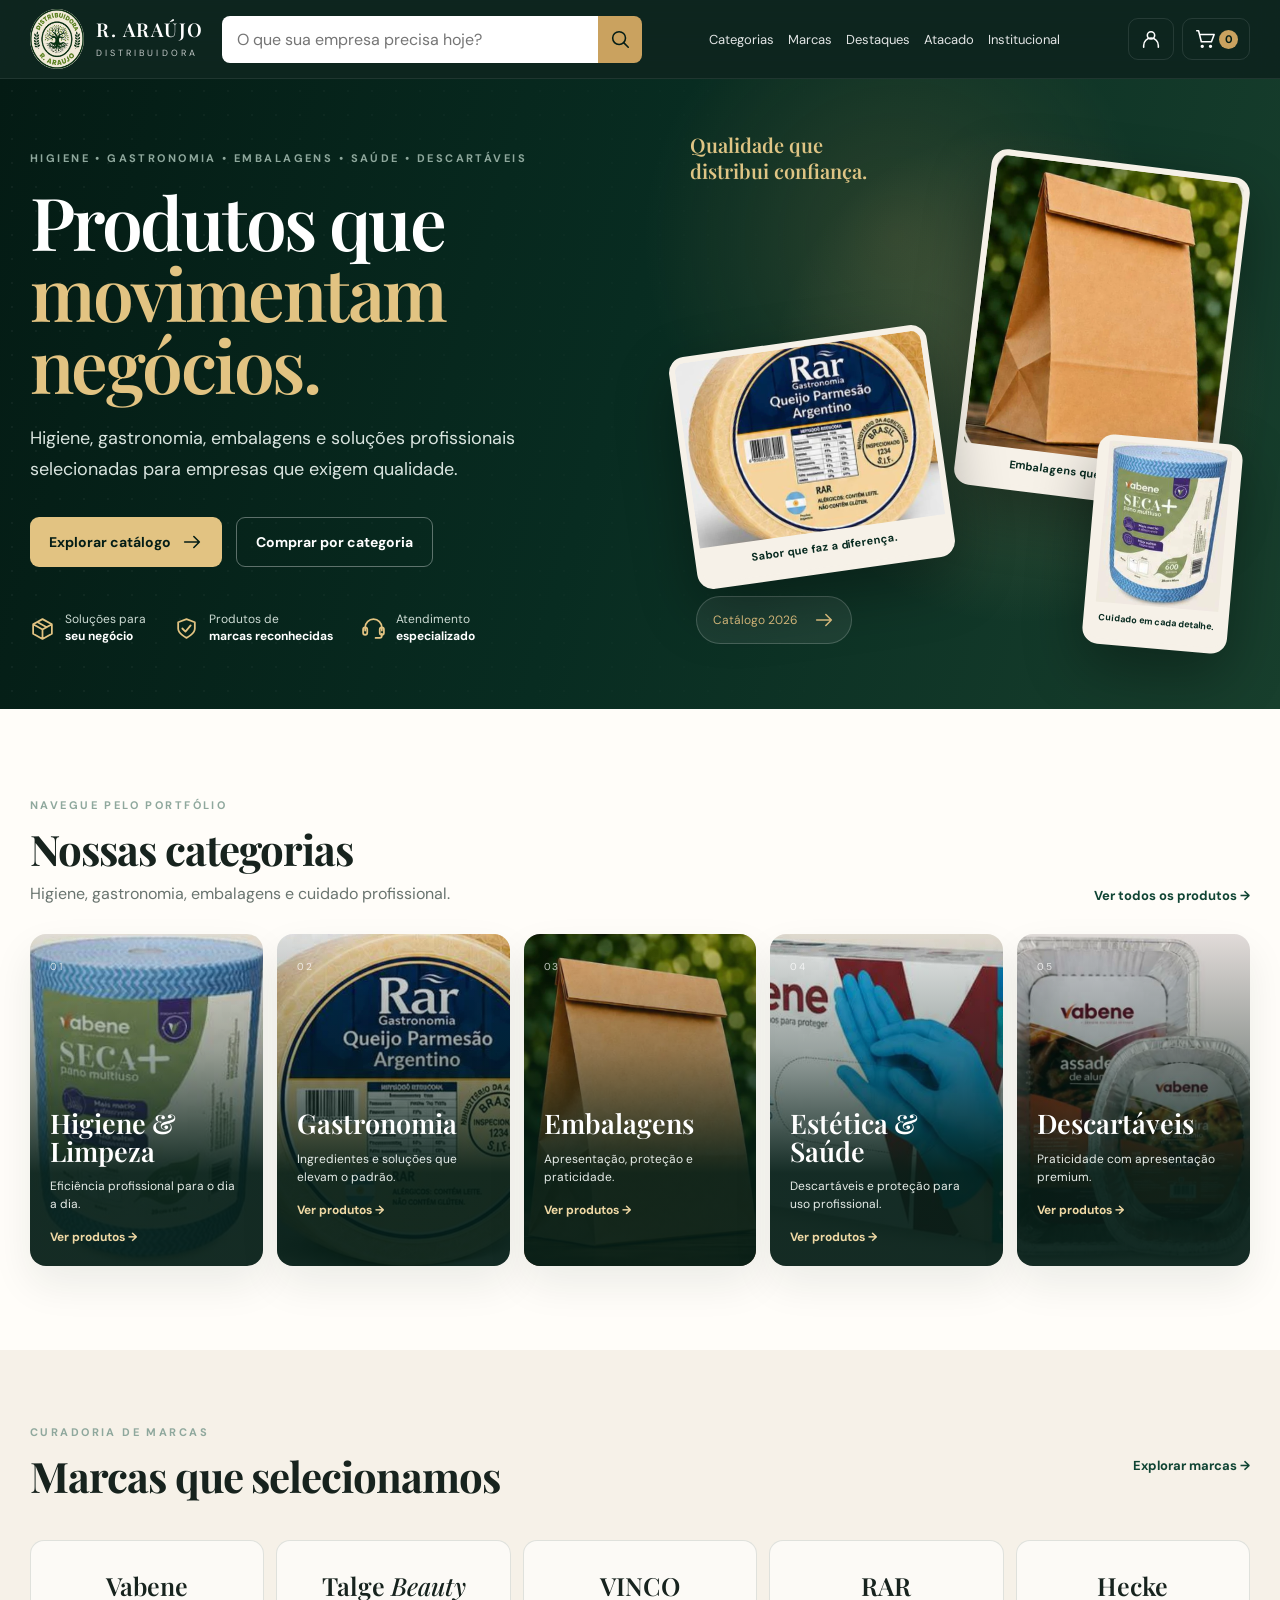
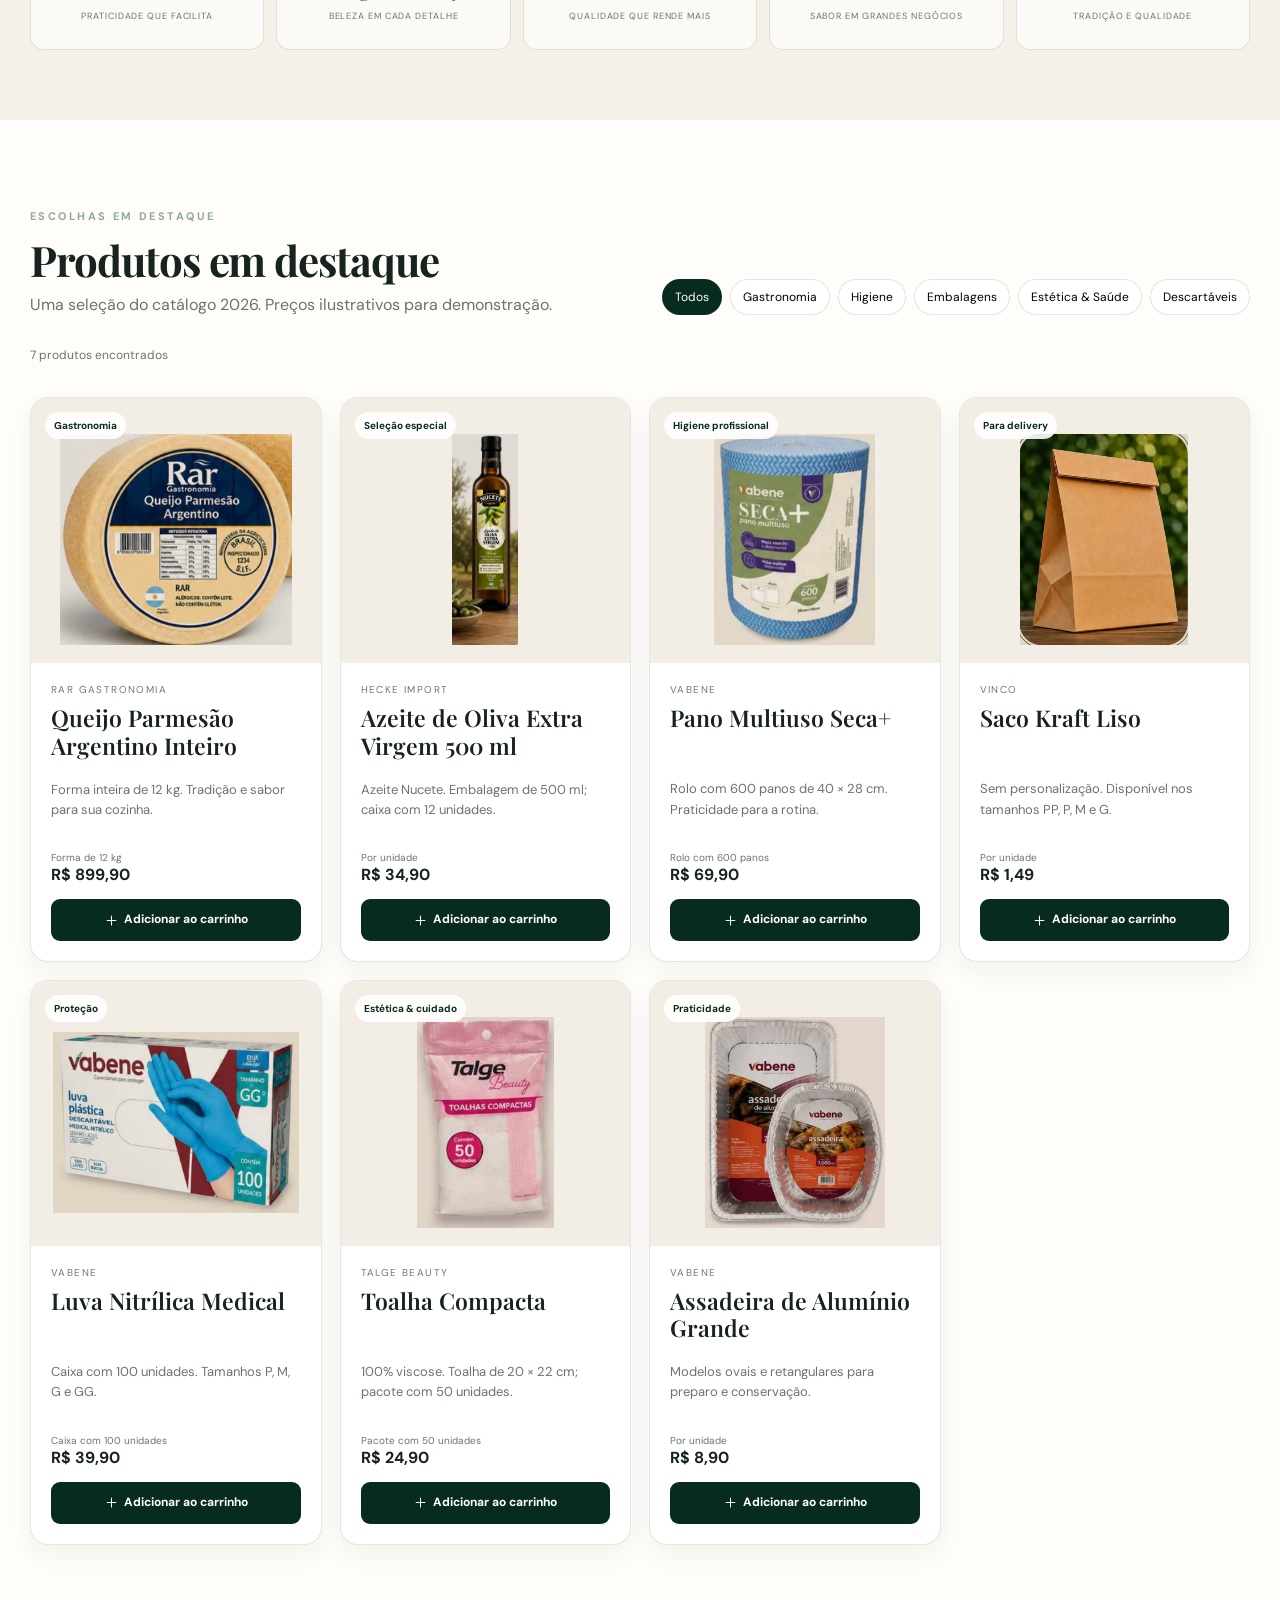
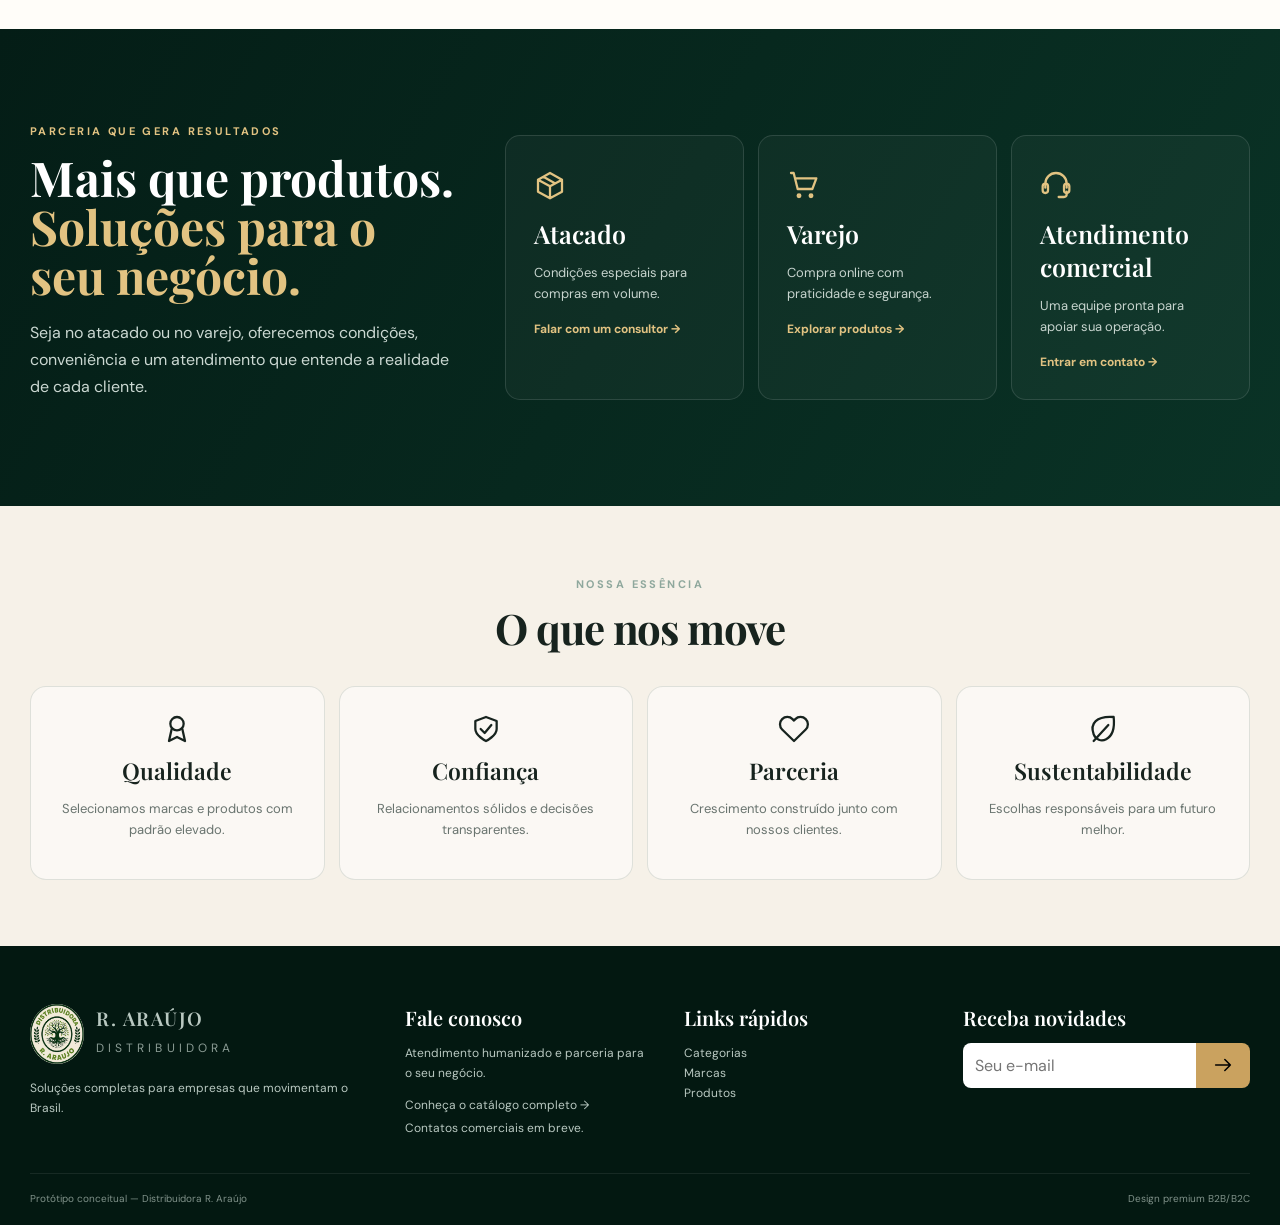
==== index.html @ 8d21a2de "Add R. Araujo ecommerce prototype with catalog and simulated checkout" ====
<!DOCTYPE html>
<html lang="pt-BR">
<head>
  <meta charset="UTF-8" />
  <meta name="viewport" content="width=device-width, initial-scale=1.0" />
  <title>R. Araújo Distribuidora — Protótipo</title>
  <meta name="description" content="R. Araújo Distribuidora: higiene, gastronomia, embalagens e descartáveis. Conheça nossa seleção para varejo e atacado." />
  <link rel="icon" type="image/webp" href="assets/logo-ra-araujo.webp">
  <link rel="preconnect" href="https://fonts.googleapis.com">
  <link rel="preconnect" href="https://fonts.gstatic.com" crossorigin>
  <link href="https://fonts.googleapis.com/css2?family=DM+Sans:wght@400;500;600;700&family=Playfair+Display:wght@500;600;700&display=swap" rel="stylesheet">
  <link rel="stylesheet" href="styles.css" />
</head>
<body>
  <div class="page-shell">
    <header class="site-header" id="top">
      <div class="container nav-wrap">
        <a href="#top" class="brand" aria-label="R. Araújo Distribuidora">
          <img class="brand-logo" src="assets/logo-ra-araujo.webp" width="56" height="62" alt="" />
          <span>
            <strong>R. ARAÚJO</strong>
            <small>DISTRIBUIDORA</small>
          </span>
        </a>

        <div class="search-wrap">
          <input id="searchInput" type="search" placeholder="O que sua empresa precisa hoje?" aria-label="Buscar produtos" />
          <button id="searchBtn" aria-label="Buscar"><svg class="icon" viewBox="0 0 24 24" fill="none" stroke="currentColor" stroke-width="1.7" stroke-linecap="round" stroke-linejoin="round" aria-hidden="true"><circle cx="11" cy="11" r="7"/><path d="m16 16 5 5"/></svg></button>
        </div>

        <nav class="main-nav" id="mainNav">
          <a href="#categories">Categorias</a>
          <a href="#brands">Marcas</a>
          <a href="#featured">Destaques</a>
          <a href="#business">Atacado</a>
          <a href="#about">Institucional</a>
        </nav>

        <div class="nav-actions">
          <button class="ghost-icon" aria-label="Conta"><svg class="icon" viewBox="0 0 24 24" fill="none" stroke="currentColor" stroke-width="1.7" stroke-linecap="round" stroke-linejoin="round" aria-hidden="true"><circle cx="12" cy="8" r="4"/><path d="M4 21v-2a8 8 0 0 1 16 0v2"/></svg></button>
          <button class="ghost-icon cart-button" aria-label="Abrir carrinho">
            <svg class="icon" viewBox="0 0 24 24" fill="none" stroke="currentColor" stroke-width="1.7" stroke-linecap="round" stroke-linejoin="round" aria-hidden="true"><path d="M3 3h2l3 12h11l3-8H6"/><circle cx="9" cy="20" r="1"/><circle cx="18" cy="20" r="1"/></svg> <span id="cartCount">0</span>
          </button>
          <button class="menu-btn" id="menuBtn" aria-label="Abrir menu" aria-controls="mainNav" aria-expanded="false"><svg class="icon" viewBox="0 0 24 24" fill="none" stroke="currentColor" stroke-width="1.7" stroke-linecap="round" stroke-linejoin="round" aria-hidden="true"><path d="M4 6h16M4 12h16M4 18h16"/></svg></button>
        </div>
      </div>
    </header>

    <main>
      <section class="hero">
        <div class="hero-overlay"></div>
        <div class="container hero-grid">
          <div class="hero-copy">
            <div class="eyebrow">HIGIENE • GASTRONOMIA • EMBALAGENS • SAÚDE • DESCARTÁVEIS</div>
            <h1>Produtos que<br><span>movimentam negócios.</span></h1>
            <p>Higiene, gastronomia, embalagens e soluções profissionais selecionadas para empresas que exigem qualidade.</p>

            <div class="hero-actions">
              <a href="#featured" class="btn btn-gold">Explorar catálogo <svg class="icon" viewBox="0 0 24 24" fill="none" stroke="currentColor" stroke-width="1.7" stroke-linecap="round" stroke-linejoin="round" aria-hidden="true"><path d="M4 12h16m-6-6 6 6-6 6"/></svg></a>
              <a href="#categories" class="btn btn-outline">Comprar por categoria</a>
            </div>

            <div class="hero-benefits">
              <div><svg class="icon" viewBox="0 0 24 24" fill="none" stroke="currentColor" stroke-width="1.7" stroke-linecap="round" stroke-linejoin="round" aria-hidden="true"><path d="m12 3 9 5v9l-9 5-9-5V8l9-5Zm-9 5 9 5 9-5M12 13v9M7 5.8l9 5"/></svg><p>Soluções para<br><strong>seu negócio</strong></p></div>
              <div><svg class="icon" viewBox="0 0 24 24" fill="none" stroke="currentColor" stroke-width="1.7" stroke-linecap="round" stroke-linejoin="round" aria-hidden="true"><path d="m12 3 8 3v6c0 5-8 9-8 9s-8-4-8-9V6l8-3Z"/><path d="m8 12 3 3 5-6"/></svg><p>Produtos de<br><strong>marcas reconhecidas</strong></p></div>
              <div><svg class="icon" viewBox="0 0 24 24" fill="none" stroke="currentColor" stroke-width="1.7" stroke-linecap="round" stroke-linejoin="round" aria-hidden="true"><path d="M4 14v-3a8 8 0 0 1 16 0v3M20 17v2a2 2 0 0 1-2 2h-4"/><rect x="2" y="11" width="4" height="7" rx="2"/><rect x="18" y="11" width="4" height="7" rx="2"/></svg><p>Atendimento<br><strong>especializado</strong></p></div>
            </div>
          </div>

          <div class="hero-scene" aria-label="Seleção de produtos do catálogo R. Araújo">
            <div class="halo"></div>
            <div class="hero-photo hero-photo-main"><img src="assets/products/saco-kraft.webp" width="620" height="777" alt="Saco kraft liso Vinco para delivery" fetchpriority="high"><span>Embalagens que valorizam.</span></div>
            <div class="hero-photo hero-photo-food"><img src="assets/products/queijo-parmesao.webp" width="575" height="524" alt="Queijo parmesão RAR Gastronomia"><span>Sabor que faz a diferença.</span></div>
            <div class="hero-photo hero-photo-care"><img src="assets/products/pano-multiuso.webp" width="480" height="630" alt="Pano multiuso Seca+ Vabene"><span>Cuidado em cada detalhe.</span></div>
            <div class="hero-note">Qualidade que<br>distribui confiança.</div>
            <a class="catalog-pill" href="CATALOGO_FRB_DISTRIBUIDORA_VERSAO_2026.pdf" target="_blank" rel="noopener">Catálogo 2026 <svg class="icon" viewBox="0 0 24 24" fill="none" stroke="currentColor" stroke-width="1.7" stroke-linecap="round" stroke-linejoin="round" aria-hidden="true"><path d="M4 12h16m-6-6 6 6-6 6"/></svg></a>
          </div>
        </div>
      </section>

      <section class="section light" id="categories">
        <div class="container">
          <div class="section-heading">
            <div>
              <span class="kicker">NAVEGUE PELO PORTFÓLIO</span>
              <h2>Nossas categorias</h2>
              <p>Higiene, gastronomia, embalagens e cuidado profissional.</p>
            </div>
            <a href="#featured" class="link-arrow" data-reset-filters>Ver todos os produtos →</a>
          </div>

          <div class="category-grid">
            <a href="#featured" class="category-card category-cleaning" data-category-filter="higiene">
              <img class="category-photo" src="assets/products/pano-multiuso.webp" alt="Pano multiuso Vabene" loading="lazy">
              <div class="shade"></div>
              <span class="cat-index">01</span>
              <h3>Higiene &<br>Limpeza</h3>
              <p>Eficiência profissional para o dia a dia.</p>
              <span class="card-link">Ver produtos →</span>
            </a>
            <a href="#featured" class="category-card category-food" data-category-filter="gastro">
              <img class="category-photo" src="assets/products/queijo-parmesao.webp" alt="Queijo parmesão RAR" loading="lazy">
              <div class="shade"></div>
              <span class="cat-index">02</span>
              <h3>Gastronomia</h3>
              <p>Ingredientes e soluções que elevam o padrão.</p>
              <span class="card-link">Ver produtos →</span>
            </a>
            <a href="#featured" class="category-card category-packaging" data-category-filter="embalagem">
              <img class="category-photo" src="assets/products/saco-kraft.webp" alt="Embalagem kraft Vinco" loading="lazy">
              <div class="shade"></div>
              <span class="cat-index">03</span>
              <h3>Embalagens</h3>
              <p>Apresentação, proteção e praticidade.</p>
              <span class="card-link">Ver produtos →</span>
            </a>
            <a href="#featured" class="category-card category-health" data-category-filter="saude">
              <img class="category-photo" src="assets/products/luva-nitrilica.webp" alt="Luvas nitrílicas Vabene" loading="lazy">
              <div class="shade"></div>
              <span class="cat-index">04</span>
              <h3>Estética & Saúde</h3>
              <p>Descartáveis e proteção para uso profissional.</p>
              <span class="card-link">Ver produtos →</span>
            </a>
            <a href="#featured" class="category-card category-disposables" data-category-filter="descartavel">
              <img class="category-photo" src="assets/products/assadeira-aluminio.webp" alt="Assadeiras de alumínio Vabene" loading="lazy">
              <div class="shade"></div>
              <span class="cat-index">05</span>
              <h3>Descartáveis</h3>
              <p>Praticidade com apresentação premium.</p>
              <span class="card-link">Ver produtos →</span>
            </a>
          </div>
        </div>
      </section>

      <section class="brand-strip" id="brands">
        <div class="container">
          <div class="section-heading compact">
            <div>
              <span class="kicker">CURADORIA DE MARCAS</span>
              <h2>Marcas que selecionamos</h2>
            </div>
            <a href="#featured" class="link-arrow" data-reset-filters>Explorar marcas →</a>
          </div>

          <div class="brands-grid">
            <button class="brand-card" data-brand="Vabene"><strong>Vabene</strong><small>Praticidade que facilita</small></button>
            <button class="brand-card" data-brand="Talge Beauty"><strong>Talge <em>Beauty</em></strong><small>Beleza em cada detalhe</small></button>
            <button class="brand-card" data-brand="Vinco"><strong>VINCO</strong><small>Qualidade que rende mais</small></button>
            <button class="brand-card" data-brand="RAR Gastronomia"><strong>RAR</strong><small>Sabor em grandes negócios</small></button>
            <button class="brand-card" data-brand="Hecke Import"><strong>Hecke</strong><small>Tradição e qualidade</small></button>
          </div>
        </div>
      </section>

      <section class="section light" id="featured">
        <div class="container">
          <div class="section-heading">
            <div>
              <span class="kicker">ESCOLHAS EM DESTAQUE</span>
              <h2>Produtos em destaque</h2>
              <p>Uma seleção do catálogo 2026. Preços ilustrativos para demonstração.</p>
            </div>
            <div class="filters" role="group" aria-label="Filtrar por categoria">
              <button class="filter-btn active" data-filter="all">Todos</button>
              <button class="filter-btn" data-filter="gastro">Gastronomia</button>
              <button class="filter-btn" data-filter="higiene">Higiene</button>
              <button class="filter-btn" data-filter="embalagem">Embalagens</button>
              <button class="filter-btn" data-filter="saude">Estética & Saúde</button>
              <button class="filter-btn" data-filter="descartavel">Descartáveis</button>
            </div>
          </div>

          <div class="catalog-status"><p id="resultsCount" role="status" aria-live="polite">7 produtos no catálogo</p><button id="clearFilters" type="button" hidden>Limpar filtros</button></div>
          <div class="product-grid" id="productGrid">
            <article class="product-card" data-category="gastro" data-brand="RAR Gastronomia" data-name="Queijo Parmesão Argentino Inteiro">
              <div class="product-visual"><span class="badge">Gastronomia</span><img src="assets/products/queijo-parmesao.webp" alt="Queijo Parmesão Argentino Inteiro — RAR Gastronomia" loading="lazy" width="400" height="400"></div>
              <div class="product-info"><span class="product-brand">RAR Gastronomia</span><h3>Queijo Parmesão Argentino Inteiro</h3><p>Forma inteira de 12 kg. Tradição e sabor para sua cozinha.</p>
                <div class="product-bottom"><div><small>Forma de 12 kg</small><strong>R$ 899,90</strong></div><button class="add-btn" aria-label="Adicionar Queijo Parmesão Argentino Inteiro ao carrinho"><svg class="icon" viewBox="0 0 24 24" fill="none" stroke="currentColor" stroke-width="1.7" stroke-linecap="round" stroke-linejoin="round" aria-hidden="true"><path d="M12 5v14M5 12h14"/></svg> <span class="add-label">Adicionar ao carrinho</span></button></div>
              </div>
            </article>
            <article class="product-card" data-category="gastro" data-brand="Hecke Import" data-name="Azeite de Oliva Extra Virgem 500 ml">
              <div class="product-visual"><span class="badge">Seleção especial</span><img src="assets/products/azeite-hecke.webp" alt="Azeite de Oliva Extra Virgem 500 ml — Hecke Import" loading="lazy" width="400" height="400"></div>
              <div class="product-info"><span class="product-brand">Hecke Import</span><h3>Azeite de Oliva Extra Virgem 500 ml</h3><p>Azeite Nucete. Embalagem de 500 ml; caixa com 12 unidades.</p>
                <div class="product-bottom"><div><small>Por unidade</small><strong>R$ 34,90</strong></div><button class="add-btn" aria-label="Adicionar Azeite de Oliva Extra Virgem 500 ml ao carrinho"><svg class="icon" viewBox="0 0 24 24" fill="none" stroke="currentColor" stroke-width="1.7" stroke-linecap="round" stroke-linejoin="round" aria-hidden="true"><path d="M12 5v14M5 12h14"/></svg> <span class="add-label">Adicionar ao carrinho</span></button></div>
              </div>
            </article>
            <article class="product-card" data-category="higiene" data-brand="Vabene" data-name="Pano Multiuso Seca+">
              <div class="product-visual"><span class="badge">Higiene profissional</span><img src="assets/products/pano-multiuso.webp" alt="Pano Multiuso Seca+ — Vabene" loading="lazy" width="400" height="400"></div>
              <div class="product-info"><span class="product-brand">Vabene</span><h3>Pano Multiuso Seca+</h3><p>Rolo com 600 panos de 40 × 28 cm. Praticidade para a rotina.</p>
                <div class="product-bottom"><div><small>Rolo com 600 panos</small><strong>R$ 69,90</strong></div><button class="add-btn" aria-label="Adicionar Pano Multiuso Seca+ ao carrinho"><svg class="icon" viewBox="0 0 24 24" fill="none" stroke="currentColor" stroke-width="1.7" stroke-linecap="round" stroke-linejoin="round" aria-hidden="true"><path d="M12 5v14M5 12h14"/></svg> <span class="add-label">Adicionar ao carrinho</span></button></div>
              </div>
            </article>
            <article class="product-card" data-category="embalagem" data-brand="Vinco" data-name="Saco Kraft Liso">
              <div class="product-visual"><span class="badge">Para delivery</span><img src="assets/products/saco-kraft.webp" alt="Saco Kraft Liso — Vinco" loading="lazy" width="400" height="400"></div>
              <div class="product-info"><span class="product-brand">Vinco</span><h3>Saco Kraft Liso</h3><p>Sem personalização. Disponível nos tamanhos PP, P, M e G.</p>
                <div class="product-bottom"><div><small>Por unidade</small><strong>R$ 1,49</strong></div><button class="add-btn" aria-label="Adicionar Saco Kraft Liso ao carrinho"><svg class="icon" viewBox="0 0 24 24" fill="none" stroke="currentColor" stroke-width="1.7" stroke-linecap="round" stroke-linejoin="round" aria-hidden="true"><path d="M12 5v14M5 12h14"/></svg> <span class="add-label">Adicionar ao carrinho</span></button></div>
              </div>
            </article>
            <article class="product-card" data-category="saude" data-brand="Vabene" data-name="Luva Nitrílica Medical">
              <div class="product-visual"><span class="badge">Proteção</span><img src="assets/products/luva-nitrilica.webp" alt="Luva Nitrílica Medical — Vabene" loading="lazy" width="400" height="400"></div>
              <div class="product-info"><span class="product-brand">Vabene</span><h3>Luva Nitrílica Medical</h3><p>Caixa com 100 unidades. Tamanhos P, M, G e GG.</p>
                <div class="product-bottom"><div><small>Caixa com 100 unidades</small><strong>R$ 39,90</strong></div><button class="add-btn" aria-label="Adicionar Luva Nitrílica Medical ao carrinho"><svg class="icon" viewBox="0 0 24 24" fill="none" stroke="currentColor" stroke-width="1.7" stroke-linecap="round" stroke-linejoin="round" aria-hidden="true"><path d="M12 5v14M5 12h14"/></svg> <span class="add-label">Adicionar ao carrinho</span></button></div>
              </div>
            </article>
            <article class="product-card" data-category="saude" data-brand="Talge Beauty" data-name="Toalha Compacta">
              <div class="product-visual"><span class="badge">Estética & cuidado</span><img src="assets/products/toalha-compacta.webp" alt="Toalha Compacta — Talge Beauty" loading="lazy" width="400" height="400"></div>
              <div class="product-info"><span class="product-brand">Talge Beauty</span><h3>Toalha Compacta</h3><p>100% viscose. Toalha de 20 × 22 cm; pacote com 50 unidades.</p>
                <div class="product-bottom"><div><small>Pacote com 50 unidades</small><strong>R$ 24,90</strong></div><button class="add-btn" aria-label="Adicionar Toalha Compacta ao carrinho"><svg class="icon" viewBox="0 0 24 24" fill="none" stroke="currentColor" stroke-width="1.7" stroke-linecap="round" stroke-linejoin="round" aria-hidden="true"><path d="M12 5v14M5 12h14"/></svg> <span class="add-label">Adicionar ao carrinho</span></button></div>
              </div>
            </article>
            <article class="product-card" data-category="descartavel" data-brand="Vabene" data-name="Assadeira de Alumínio Grande">
              <div class="product-visual"><span class="badge">Praticidade</span><img src="assets/products/assadeira-aluminio.webp" alt="Assadeira de Alumínio Grande — Vabene" loading="lazy" width="400" height="400"></div>
              <div class="product-info"><span class="product-brand">Vabene</span><h3>Assadeira de Alumínio Grande</h3><p>Modelos ovais e retangulares para preparo e conservação.</p>
                <div class="product-bottom"><div><small>Por unidade</small><strong>R$ 8,90</strong></div><button class="add-btn" aria-label="Adicionar Assadeira de Alumínio Grande ao carrinho"><svg class="icon" viewBox="0 0 24 24" fill="none" stroke="currentColor" stroke-width="1.7" stroke-linecap="round" stroke-linejoin="round" aria-hidden="true"><path d="M12 5v14M5 12h14"/></svg> <span class="add-label">Adicionar ao carrinho</span></button></div>
              </div>
            </article>
          </div><div id="emptyState" class="empty-state" hidden><h3>Nenhum produto encontrado</h3><p>Tente outra busca ou limpe os filtros para explorar o catálogo.</p></div>
        </div>
      </section>

      <section class="business-section" id="business">
        <div class="container business-grid">
          <div class="business-copy">
            <span class="kicker gold">PARCERIA QUE GERA RESULTADOS</span>
            <h2>Mais que produtos.<br><span>Soluções para o seu negócio.</span></h2>
            <p>Seja no atacado ou no varejo, oferecemos condições, conveniência e um atendimento que entende a realidade de cada cliente.</p>
          </div>

          <div class="business-cards">
            <article>
              <span class="business-icon"><svg class="icon" viewBox="0 0 24 24" fill="none" stroke="currentColor" stroke-width="1.7" stroke-linecap="round" stroke-linejoin="round" aria-hidden="true"><path d="m12 3 9 5v9l-9 5-9-5V8l9-5Zm-9 5 9 5 9-5M12 13v9M7 5.8l9 5"/></svg></span>
              <h3>Atacado</h3>
              <p>Condições especiais para compras em volume.</p>
              <a href="#contact">Falar com um consultor →</a>
            </article>
            <article>
              <span class="business-icon"><svg class="icon" viewBox="0 0 24 24" fill="none" stroke="currentColor" stroke-width="1.7" stroke-linecap="round" stroke-linejoin="round" aria-hidden="true"><path d="M3 3h2l3 12h11l3-8H6"/><circle cx="9" cy="20" r="1"/><circle cx="18" cy="20" r="1"/></svg></span>
              <h3>Varejo</h3>
              <p>Compra online com praticidade e segurança.</p>
              <a href="#featured">Explorar produtos →</a>
            </article>
            <article>
              <span class="business-icon"><svg class="icon" viewBox="0 0 24 24" fill="none" stroke="currentColor" stroke-width="1.7" stroke-linecap="round" stroke-linejoin="round" aria-hidden="true"><path d="M4 14v-3a8 8 0 0 1 16 0v3M20 17v2a2 2 0 0 1-2 2h-4"/><rect x="2" y="11" width="4" height="7" rx="2"/><rect x="18" y="11" width="4" height="7" rx="2"/></svg></span>
              <h3>Atendimento comercial</h3>
              <p>Uma equipe pronta para apoiar sua operação.</p>
              <a href="#contact">Entrar em contato →</a>
            </article>
          </div>
        </div>
      </section>

      <section class="values" id="about">
        <div class="container">
          <div class="values-title">
            <span class="kicker">NOSSA ESSÊNCIA</span>
            <h2>O que nos move</h2>
          </div>
          <div class="values-grid">
            <article><svg class="icon" viewBox="0 0 24 24" fill="none" stroke="currentColor" stroke-width="1.7" stroke-linecap="round" stroke-linejoin="round" aria-hidden="true"><circle cx="12" cy="8" r="5"/><path d="m8 12-2 9 6-3 6 3-2-9"/></svg><h3>Qualidade</h3><p>Selecionamos marcas e produtos com padrão elevado.</p></article>
            <article><svg class="icon" viewBox="0 0 24 24" fill="none" stroke="currentColor" stroke-width="1.7" stroke-linecap="round" stroke-linejoin="round" aria-hidden="true"><path d="m12 3 8 3v6c0 5-8 9-8 9s-8-4-8-9V6l8-3Z"/><path d="m8 12 3 3 5-6"/></svg><h3>Confiança</h3><p>Relacionamentos sólidos e decisões transparentes.</p></article>
            <article><svg class="icon" viewBox="0 0 24 24" fill="none" stroke="currentColor" stroke-width="1.7" stroke-linecap="round" stroke-linejoin="round" aria-hidden="true"><path d="M20.8 4.6a5.5 5.5 0 0 0-7.8 0L12 5.7l-1.1-1.1a5.5 5.5 0 0 0-7.8 7.8L12 21l8.8-8.6a5.5 5.5 0 0 0 0-7.8Z"/></svg><h3>Parceria</h3><p>Crescimento construído junto com nossos clientes.</p></article>
            <article><svg class="icon" viewBox="0 0 24 24" fill="none" stroke="currentColor" stroke-width="1.7" stroke-linecap="round" stroke-linejoin="round" aria-hidden="true"><path d="M20 3C7 2 2 8 5 16s17 6 15-13ZM5 21 16 9"/></svg><h3>Sustentabilidade</h3><p>Escolhas responsáveis para um futuro melhor.</p></article>
          </div>
        </div>
      </section>
    </main>

    <footer class="site-footer">
      <div class="container footer-grid">
        <div>
          <a href="#top" class="brand footer-brand">
            <img class="brand-logo" src="assets/logo-ra-araujo.webp" width="56" height="62" alt="" />
            <span>
              <strong>R. ARAÚJO</strong>
              <small>DISTRIBUIDORA</small>
            </span>
          </a>
          <p>Soluções completas para empresas que movimentam o Brasil.</p>
        </div>

        <div>
          <h4 id="contact">Fale conosco</h4>
          <p>Atendimento humanizado e parceria para o seu negócio.</p>
          <a href="CATALOGO_FRB_DISTRIBUIDORA_VERSAO_2026.pdf" target="_blank" rel="noopener">Conheça o catálogo completo →</a>
          <small>Contatos comerciais em breve.</small>
        </div>

        <div>
          <h4>Links rápidos</h4>
          <a href="#categories">Categorias</a>
          <a href="#brands">Marcas</a>
          <a href="#featured">Produtos</a>
        </div>

        <div>
          <h4>Receba novidades</h4>
          <form id="newsletterForm" class="newsletter">
            <input type="email" required placeholder="Seu e-mail" aria-label="E-mail para novidades">
            <button aria-label="Cadastrar e-mail"><svg class="icon" viewBox="0 0 24 24" fill="none" stroke="currentColor" stroke-width="1.7" stroke-linecap="round" stroke-linejoin="round" aria-hidden="true"><path d="M4 12h16m-6-6 6 6-6 6"/></svg></button>
          </form>
          <small id="newsletterMsg"></small>
        </div>
      </div>

      <div class="container footer-bottom">
        <span>Protótipo conceitual — Distribuidora R. Araújo</span>
        <span>Design premium B2B/B2C</span>
      </div>
    </footer>
  </div>

  <dialog id="cartDialog" aria-labelledby="cartTitle">
    <div class="dialog-heading"><h2 id="cartTitle" tabindex="-1">Seu carrinho</h2><button id="closeCart" aria-label="Fechar carrinho"><svg class="icon" viewBox="0 0 24 24" fill="none" stroke="currentColor" stroke-width="1.7" stroke-linecap="round" aria-hidden="true"><path d="m6 6 12 12M6 18 18 6"/></svg></button></div>
    <p class="demo-note">Compra demonstrativa · valores fictícios · nenhuma cobrança real.</p>
    <section id="cartView">
      <ul id="cartItems"></ul>
      <div class="checkout-total"><span>Total</span><strong id="cartTotal">R$ 0,00</strong></div>
      <div class="cart-actions"><button id="clearCart" class="secondary-button" type="button">Limpar carrinho</button><button id="checkoutBtn" class="add-btn" type="button" disabled>Finalizar compra</button></div>
    </section>
    <section id="checkoutView" hidden>
      <ol class="checkout-steps" aria-label="Etapas da compra"><li>Carrinho</li><li class="current" aria-current="step">Pagamento</li><li>Confirmação</li></ol>
      <div id="checkoutSummary" class="checkout-summary"></div>
      <div class="checkout-total"><span>Total a pagar <small>Frete demonstrativo grátis</small></span><strong id="paymentTotal"></strong></div>
      <form id="paymentForm">
        <fieldset class="payment-methods"><legend>Como você quer pagar?</legend>
          <label><input type="radio" name="paymentMethod" value="Pix" required><span><strong>Pix</strong><small>Pagamento instantâneo</small></span><span class="method-symbol" aria-hidden="true">◇</span></label>
          <label><input type="radio" name="paymentMethod" value="Cartão de crédito" required><span><strong>Cartão de crédito</strong><small>À vista · simulação sem dados do cartão</small></span><svg class="icon" viewBox="0 0 24 24" fill="none" stroke="currentColor" stroke-width="1.7" aria-hidden="true"><rect x="2" y="4" width="20" height="16" rx="3"/><path d="M2 9h20M6 15h4"/></svg></label>
          <label><input type="radio" name="paymentMethod" value="Boleto" required><span><strong>Boleto</strong><small>Confirmação simulada nesta demonstração</small></span><svg class="icon" viewBox="0 0 24 24" fill="none" stroke="currentColor" stroke-width="1.7" aria-hidden="true"><path d="M4 4v16M7 4v16M11 4v16M13 4v16M17 4v16M20 4v16"/></svg></label>
        </fieldset>
        <p id="paymentStatus" class="payment-status" role="status" aria-live="polite">Escolha uma forma de pagamento para continuar.</p>
        <div class="cart-actions"><button id="backToCart" type="button" class="secondary-button">Voltar ao carrinho</button><button id="payBtn" type="submit" class="add-btn" disabled>Pagar</button></div>
      </form>
    </section>
    <section id="successView" class="payment-success" hidden>
      <div class="success-seal"><svg viewBox="0 0 24 24" fill="none" stroke="currentColor" stroke-width="2" aria-hidden="true"><path d="m5 12 4 4L19 6"/></svg></div>
      <h3>Recebemos seu pagamento!</h3><p>Compra concluída. Obrigado por escolher a R. Araújo.</p>
      <div id="orderReceipt" class="order-receipt"></div>
      <p class="demo-note">Pagamento simulado com sucesso. Nenhum valor foi cobrado.</p>
      <button id="continueShopping" class="add-btn" type="button">Continuar comprando</button>
    </section>
  </dialog>
  <div class="toast" id="toast" role="status" aria-live="polite"></div>
  <script src="script.js"></script>
</body>
</html>
---- styles.css ----
:root{
  --green-950:#041d16;
  --green-900:#082b20;
  --green-850:#0b3528;
  --green-800:#0f4433;
  --cream:#f6f1e8;
  --cream-2:#efe6d7;
  --white:#fffdf9;
  --gold:#caa25f;
  --gold-2:#e2c382;
  --ink:#17231e;
  --muted:#69746f;
  --line:rgba(20,48,39,.12);
  --shadow:0 24px 60px rgba(3,21,15,.14);
}

*{box-sizing:border-box}
html{scroll-behavior:smooth}
body{
  margin:0;
  color:var(--ink);
  background:var(--cream);
  font-family:"DM Sans",system-ui,sans-serif;
}
a{text-decoration:none;color:inherit}
button,input{font:inherit}
button{cursor:pointer}
.container{width:min(1220px,calc(100% - 40px));margin:0 auto}

.site-header{
  position:sticky;top:0;z-index:50;
  background:rgba(4,29,22,.96);
  backdrop-filter:blur(18px);
  border-bottom:1px solid rgba(255,255,255,.08);
}
.nav-wrap{
  height:78px;display:flex;align-items:center;gap:24px;color:#fff;
}
.brand{display:flex;align-items:center;gap:12px;min-width:max-content}

.brand strong{font:600 22px/1 "Playfair Display",serif;letter-spacing:.08em}
.brand small{display:block;font-size:9px;letter-spacing:.34em;margin-top:5px;opacity:.75}

.search-wrap{display:flex;flex:1;max-width:420px}
.search-wrap input{
  width:100%;border:0;outline:0;padding:13px 15px;border-radius:8px 0 0 8px;
  background:#fff;color:#1e2924;
}
.search-wrap button{
  width:48px;border:0;background:var(--gold);color:var(--green-950);border-radius:0 8px 8px 0;
  font-size:22px;font-weight:700;
}
.main-nav{display:flex;gap:18px;margin-left:auto}
.main-nav a{font-size:13px;opacity:.88;transition:.2s}
.main-nav a:hover{opacity:1;color:var(--gold-2)}
.nav-actions{display:flex;gap:8px;align-items:center}
.ghost-icon,.menu-btn{
  border:1px solid rgba(255,255,255,.1);background:transparent;color:#fff;border-radius:10px;padding:9px 11px
}
.cart-button span{
  display:inline-grid;place-items:center;min-width:19px;height:19px;margin-left:3px;
  border-radius:999px;background:var(--gold);color:var(--green-950);font-size:11px;font-weight:700
}
.menu-btn{display:none}

.hero{
  position:relative;overflow:hidden;
  background:
    radial-gradient(circle at 70% 25%,rgba(177,138,78,.18),transparent 25%),
    linear-gradient(105deg,#041b14 0%,#082c21 48%,#183f2d 100%);
  color:#fff;
}
.hero-overlay{
  position:absolute;inset:0;opacity:.2;pointer-events:none;
  background-image:radial-gradient(rgba(255,255,255,.22) 1px,transparent 1px);
  background-size:24px 24px;
  mask-image:linear-gradient(90deg,#000,transparent 70%);
}
.hero-grid{
  min-height:620px;display:grid;grid-template-columns:1.05fr 1fr;align-items:center;position:relative;z-index:2
}
.hero-copy{padding:72px 0 64px}
.eyebrow,.kicker{
  font-size:11px;letter-spacing:.22em;font-weight:700;color:#8fa89d
}
.hero h1,.section-heading h2,.business-copy h2,.values-title h2{
  font-family:"Playfair Display",serif;
}
.hero h1{
  font-size:clamp(52px,6vw,86px);line-height:.98;margin:20px 0 24px;font-weight:600;letter-spacing:-.035em
}
.hero h1 span{color:var(--gold-2)}
.hero-copy>p{max-width:580px;color:#d9e4df;font-size:18px;line-height:1.7}
.hero-actions{display:flex;gap:14px;margin-top:32px}
.btn{
  display:inline-flex;align-items:center;gap:10px;padding:14px 19px;border-radius:9px;font-weight:700;font-size:14px
}
.btn-gold{background:var(--gold-2);color:var(--green-950)}
.btn-outline{border:1px solid rgba(255,255,255,.35);color:#fff}
.hero-benefits{display:flex;gap:28px;margin-top:44px}
.hero-benefits>div{display:flex;gap:10px;align-items:center;color:#cddbd4;font-size:12px}
.hero-benefits span{color:var(--gold-2);font-size:24px}
.hero-benefits p{margin:0;line-height:1.45}
.hero-benefits strong{color:#fff}

.hero-scene{height:530px;position:relative;align-self:end}
.halo{
  position:absolute;width:500px;height:500px;border-radius:50%;right:-20px;top:12px;
  background:radial-gradient(circle,rgba(226,195,130,.22),rgba(226,195,130,.05) 55%,transparent 70%)
}
.hero-note{
  position:absolute;right:4px;top:34px;color:#dec484;font:600 17px/1.3 "Playfair Display",serif;
  max-width:160px;transform:rotate(-4deg)
}

.section{padding:84px 0}
.light{background:var(--white)}
.section-heading{display:flex;justify-content:space-between;align-items:end;gap:30px;margin-bottom:30px}
.section-heading.compact{align-items:center}
.section-heading h2,.values-title h2{font-size:42px;margin:7px 0 6px;letter-spacing:-.025em}
.section-heading p{margin:0;color:var(--muted)}
.link-arrow{font-size:13px;font-weight:700;color:var(--green-800)}

.category-grid{display:grid;grid-template-columns:repeat(5,1fr);gap:14px}
.category-card{
  min-height:300px;border-radius:16px;overflow:hidden;padding:24px;position:relative;color:#fff;
  box-shadow:0 18px 40px rgba(14,38,29,.08);isolation:isolate;transition:.3s transform,.3s box-shadow;
  background-size:cover;background-position:center
}
.category-card:hover{transform:translateY(-6px);box-shadow:var(--shadow)}
.category-card .shade{position:absolute;inset:0;z-index:-1;background:linear-gradient(180deg,rgba(3,19,14,.05),rgba(3,19,14,.88))}
.category-card:before{
  content:"";position:absolute;inset:0;z-index:-2;
  background:radial-gradient(circle at 70% 20%,rgba(255,255,255,.22),transparent 30%),linear-gradient(135deg,#446f5d,#102d22)
}
.category-food:before{background:radial-gradient(circle at 70% 20%,#c9a15c 0 8%,transparent 9%),linear-gradient(135deg,#7d5c34,#1e3526)}
.category-packaging:before{background:linear-gradient(135deg,#af8150,#53351f)}
.category-health:before{background:linear-gradient(135deg,#9faaa3,#41544b)}
.category-disposables:before{background:linear-gradient(135deg,#b8a784,#655741)}
.cat-index{font-size:10px;letter-spacing:.18em;opacity:.75}
.category-card h3{font:600 30px/1.02 "Playfair Display",serif;margin:125px 0 8px}
.category-card p{font-size:12px;color:#e6ece8;line-height:1.5}
.card-link{font-size:12px;font-weight:700;color:#f0d9a5}

.brand-strip{padding:70px 0;background:var(--cream)}
.brands-grid{display:grid;grid-template-columns:repeat(5,1fr);gap:12px}
.brand-card{
  border:1px solid var(--line);background:rgba(255,255,255,.62);border-radius:14px;padding:22px 16px;min-height:110px;
  color:var(--ink);transition:.25s
}
.brand-card strong{display:block;font:600 25px "Playfair Display",serif}
.brand-card em{font-weight:500}
.brand-card small{display:block;margin-top:8px;color:var(--muted);text-transform:uppercase;font-size:9px;letter-spacing:.1em}
.brand-card.active,.brand-card:hover{background:var(--green-900);color:#fff;transform:translateY(-3px)}
.brand-card.active small,.brand-card:hover small{color:#c8d6cf}

.filters{display:flex;gap:8px;flex-wrap:wrap;justify-content:flex-end}
.filter-btn{border:1px solid var(--line);background:#fff;padding:9px 12px;border-radius:999px;font-size:12px}
.filter-btn.active{background:var(--green-900);color:#fff}

.product-grid{display:grid;grid-template-columns:repeat(4,1fr);gap:18px}
.product-card{background:#fff;border:1px solid var(--line);border-radius:18px;overflow:hidden;transition:.25s;box-shadow:0 10px 24px rgba(14,38,29,.05)}
.product-card:hover{transform:translateY(-5px);box-shadow:var(--shadow)}
.product-card.hidden{display:none}
.product-visual{height:245px;position:relative;display:grid;place-items:center;overflow:hidden}
.badge{position:absolute;left:14px;top:14px;background:rgba(255,255,255,.9);padding:7px 9px;border-radius:999px;font-size:10px;font-weight:700}
.product-info{padding:20px}
.product-brand{font-size:10px;letter-spacing:.14em;text-transform:uppercase;color:#6c7b74}
.product-info h3{font:600 25px/1.08 "Playfair Display",serif;margin:8px 0}
.product-info p{color:var(--muted);font-size:13px;line-height:1.55;min-height:40px}
.product-bottom{display:flex;align-items:end;justify-content:space-between;gap:10px;margin-top:18px}
.product-bottom small{display:block;color:var(--muted);font-size:10px}
.product-bottom strong{font-size:20px}
.add-btn{border:0;background:var(--green-900);color:#fff;border-radius:9px;padding:10px 12px;font-size:12px;font-weight:700}

.business-section{padding:90px 0;background:linear-gradient(120deg,#041d16,#0a3326);color:#fff}
.business-grid{display:grid;grid-template-columns:.8fr 1.4fr;gap:50px;align-items:center}
.kicker.gold{color:var(--gold-2)}
.business-copy h2{font-size:48px;line-height:1.03;margin:13px 0 18px}
.business-copy h2 span{color:var(--gold-2)}
.business-copy p{color:#cbd8d2;line-height:1.7}
.business-cards{display:grid;grid-template-columns:repeat(3,1fr);gap:14px}
.business-cards article{padding:28px;border:1px solid rgba(255,255,255,.12);background:rgba(255,255,255,.035);border-radius:15px}
.business-icon{font-size:28px;color:var(--gold-2)}
.business-cards h3{font:600 25px "Playfair Display",serif;margin:16px 0 8px}
.business-cards p{font-size:13px;line-height:1.55;color:#c7d4ce}
.business-cards a{font-size:12px;color:var(--gold-2);font-weight:700}

.values{padding:66px 0;background:var(--cream)}
.values-title{text-align:center;margin-bottom:30px}
.values-grid{display:grid;grid-template-columns:repeat(4,1fr);gap:14px}
.values-grid article{padding:26px;background:rgba(255,255,255,.5);border:1px solid var(--line);border-radius:16px;text-align:center}
.values-grid span{font-size:30px;color:#9a7139}
.values-grid h3{font:600 23px "Playfair Display",serif;margin:10px 0 6px}
.values-grid p{font-size:13px;color:var(--muted);line-height:1.55}

.site-footer{background:#031811;color:#fff;padding:58px 0 20px}
.footer-grid{display:grid;grid-template-columns:1.4fr 1fr 1fr 1.2fr;gap:40px}
.footer-brand{margin-bottom:14px}
.site-footer p,.site-footer a,.site-footer small{color:#b9c8c1;font-size:12px;line-height:1.7}
.site-footer h4{font:600 20px "Playfair Display",serif;margin:0 0 12px}
.site-footer div>a{display:block}
.newsletter{display:flex;margin-top:10px}
.newsletter input{flex:1;border:0;padding:12px;border-radius:8px 0 0 8px;outline:none}
.newsletter button{border:0;background:var(--gold);padding:0 16px;border-radius:0 8px 8px 0}
.footer-bottom{display:flex;justify-content:space-between;border-top:1px solid rgba(255,255,255,.08);padding-top:18px;margin-top:35px;color:#80928a;font-size:10px}
.toast{
  position:fixed;right:24px;bottom:24px;background:#0a2f24;color:#fff;padding:14px 18px;border-radius:12px;
  box-shadow:var(--shadow);opacity:0;transform:translateY(10px);pointer-events:none;transition:.25s;z-index:90
}
.toast.show{opacity:1;transform:translateY(0)}

@media (max-width:1050px){
  .search-wrap{display:none}
  .main-nav{display:none;position:absolute;left:20px;right:20px;top:84px;background:#082b20;padding:18px;border-radius:14px;flex-direction:column}
  .main-nav.open{display:flex}
  .menu-btn{display:block}
  .hero-grid{grid-template-columns:1fr;min-height:auto}
  .hero-copy{padding-bottom:20px}
  .hero-scene{height:430px}
  .category-grid{grid-template-columns:repeat(2,1fr)}
  .category-card:last-child{grid-column:span 2}
  .brands-grid{grid-template-columns:repeat(2,1fr)}
  .product-grid{grid-template-columns:repeat(2,1fr)}
  .business-grid{grid-template-columns:1fr}
  .business-cards{grid-template-columns:repeat(3,1fr)}
}
@media (max-width:720px){
  .container{width:min(100% - 24px,1220px)}
  .nav-wrap{height:68px}
  .ghost-icon{display:none}
  .hero h1{font-size:50px}
  .hero-benefits{flex-direction:column;gap:14px}
  .hero-scene{height:340px;transform:scale(.82);transform-origin:50% 100%}
  .section,.brand-strip{padding:58px 0}
  .section-heading{align-items:start;flex-direction:column}
  .category-grid,.brands-grid,.product-grid,.business-cards,.values-grid,.footer-grid{grid-template-columns:1fr}
  .category-card:last-child{grid-column:auto}
  .category-card{min-height:240px}
  .business-copy h2{font-size:40px}
  .footer-bottom{flex-direction:column;gap:6px}
}

/* Local catalog photography and consistent SVG icons. */
[hidden]{display:none!important}
.icon{width:22px;height:22px;flex-shrink:0;vertical-align:middle}
.brand-logo{width:54px;height:60px;object-fit:contain;border-radius:50%;flex-shrink:0}
.brand strong{font-size:19px}
.ghost-icon,.menu-btn,.search-wrap button,.newsletter button{display:inline-flex;align-items:center;justify-content:center}
.menu-btn{display:none}
.nav-wrap{gap:18px}
.main-nav{gap:14px}
.nav-actions{margin-left:auto}
.search-wrap{min-width:160px}
.hero-benefits .icon{width:25px;height:25px;color:var(--gold-2)}
.hero-grid{grid-template-columns:1.1fr 1fr;gap:28px}
.hero h1{font-size:clamp(48px,5.7vw,78px)}
.hero-scene{height:560px;align-self:center}
.hero-photo{position:absolute;background:var(--cream);border:6px solid var(--cream);border-radius:16px;overflow:hidden;box-shadow:0 22px 60px #0005}
.hero-photo img{width:100%;height:calc(100% - 36px);object-fit:cover;display:block}
.hero-photo span{display:block;text-align:center;padding:9px 3px;color:var(--green-900);font-size:11px;font-weight:700}
.hero-photo-main{width:260px;height:338px;right:18px;top:48px;transform:rotate(7deg)}
.hero-photo-food{width:260px;height:234px;left:0;top:226px;transform:rotate(-8deg);z-index:2}
.hero-photo-care{width:145px;height:210px;right:15px;bottom:25px;transform:rotate(5deg);z-index:3}
.hero-photo-care img{object-fit:contain}
.hero-photo-care span{font-size:9px}
.hero-note{top:18px;left:8px;font-size:20px;transform:none;max-width:210px}
.catalog-pill{position:absolute;left:14px;bottom:30px;display:flex;align-items:center;gap:15px;padding:12px 16px;background:#ffffff12;border:1px solid #ffffff30;border-radius:30px;font-size:12px;color:var(--gold-2)}
.category-photo{position:absolute;inset:0;width:100%;height:100%;object-fit:cover;z-index:-2;transition:transform .4s}
.category-card:hover .category-photo{transform:scale(1.05)}
.category-card:before{display:none}
.category-card .shade{background:linear-gradient(180deg,#041d1610 0%,#041d1660 35%,#041d16ed 72%)}
.category-card{padding:20px;min-height:330px}
.category-card h3{font-size:27px;margin-top:135px}
.product-grid{grid-template-columns:repeat(4,minmax(0,1fr))}
.product-visual{height:265px;background:#f2ede5;padding:36px 22px 18px}
.product-visual img{width:100%;height:100%;object-fit:contain;mix-blend-mode:multiply;transition:transform .3s}
.product-card:hover .product-visual img{transform:scale(1.04)}
.badge{z-index:1;color:var(--green-900)}
.product-card{display:flex;flex-direction:column}
.product-info{flex:1;display:flex;flex-direction:column}
.product-info h3{font-size:23px;line-height:1.18;min-height:54px}
.product-bottom{margin-top:auto;padding-top:18px;align-items:center}
.product-bottom strong{font-size:16px}
.add-btn{display:inline-flex;align-items:center;justify-content:center;gap:5px}
.add-btn .icon{width:15px;height:15px}
.catalog-status{display:flex;justify-content:space-between;align-items:center;margin:-10px 0 22px;font-size:12px;color:var(--muted)}
.catalog-status button{border:0;background:none;text-decoration:underline;color:var(--green-800);padding:8px}
.empty-state{text-align:center;background:var(--cream);padding:45px;border-radius:16px}
.business-icon .icon,.values-grid .icon{width:32px;height:32px}
.site-footer div>a.brand{display:flex}
.newsletter input{min-width:0}
:focus-visible{outline:3px solid var(--gold);outline-offset:4px}
section,h4{scroll-margin-top:95px}
dialog{width:min(560px,calc(100% - 32px));max-height:80vh;padding:28px;border:1px solid var(--line);border-radius:20px;color:var(--ink);background:var(--white);box-shadow:var(--shadow)}
dialog::backdrop{background:#031811aa;backdrop-filter:blur(4px)}
.dialog-heading{display:flex;align-items:center;justify-content:space-between;gap:20px}
.dialog-heading h2{font-family:'Playfair Display',serif;margin:0}
.dialog-heading button{background:transparent;border:0;padding:8px}
dialog p{color:var(--muted);font-size:14px;line-height:1.6}
#cartItems{list-style:none;padding:0}
#cartItems li{padding:15px 0;border-top:1px solid var(--line);display:flex;justify-content:space-between;align-items:center;gap:15px;font-size:14px}
#cartItems button{border:0;background:var(--cream);border-radius:6px;padding:8px;color:var(--green-900);font-size:12px}
@media(max-width:1180px){.main-nav{gap:10px}.main-nav a{font-size:12px}.nav-wrap{gap:12px}.brand strong{font-size:17px}}
@media(max-width:1050px){
  .nav-wrap{height:auto;min-height:78px;flex-wrap:wrap;padding:10px 0;gap:12px}
  .search-wrap{display:flex;order:3;max-width:none;flex-basis:100%}
  .search-wrap input{padding:10px 14px}
  .menu-btn{display:inline-flex}
  .main-nav{top:127px}
  .hero-grid{grid-template-columns:1fr 1fr;gap:20px}
  .hero h1{font-size:54px}.hero-copy{padding:52px 0}
  .hero-actions{flex-wrap:wrap}.hero-benefits{gap:16px;flex-wrap:wrap}
  .hero-scene{height:490px}.hero-photo-main{width:210px;height:280px;right:12px}
  .hero-photo-food{width:215px;height:198px;left:0;top:200px}.hero-photo-care{width:125px;height:165px;bottom:20px}
  .hero-note{font-size:17px}.catalog-pill{left:0;bottom:25px}
  .product-grid{grid-template-columns:repeat(3,minmax(0,1fr))}
  .category-grid{grid-template-columns:repeat(3,minmax(0,1fr))}.category-card:last-child{grid-column:auto}
  section,h4{scroll-margin-top:145px}
}
@media(max-width:720px){
  .nav-wrap{gap:10px}.brand-logo{width:43px;height:48px}.brand strong{font-size:17px}.brand small{font-size:8px}
  .nav-actions{gap:6px}.ghost-icon.cart-button,.menu-btn{display:inline-flex;padding:8px}
  .hero-grid{grid-template-columns:1fr;gap:0}.hero-copy{padding:45px 0 10px}
  .hero h1{font-size:clamp(43px,11vw,60px)}.eyebrow{font-size:9px;line-height:1.8}
  .hero-copy>p{font-size:16px}.hero-benefits{flex-direction:row;gap:15px;margin-top:28px}.hero-benefits>div{font-size:10px}
  .hero-scene{width:min(100%,450px);height:450px;transform:none;justify-self:center}
  .hero-photo-main{width:220px;height:280px;right:12px;top:32px}.hero-photo-food{width:210px;height:195px;top:170px}
  .hero-photo-care{width:120px;height:165px;bottom:16px}.hero-note{top:18px;max-width:135px}.catalog-pill{bottom:25px}
  .category-grid,.brands-grid{grid-template-columns:repeat(2,minmax(0,1fr))}
  .category-card{padding:16px;min-height:285px}.category-card h3{font-size:25px;margin-top:110px}
  .category-card:last-child{grid-column:span 2;min-height:240px}.category-card:last-child .category-photo{object-position:center 60%}
  .product-grid{grid-template-columns:repeat(2,minmax(0,1fr));gap:12px}
  .product-visual{height:215px;padding:40px 15px 15px}.product-info{padding:15px}
  .product-info h3{font-size:20px}.product-info p{font-size:12px}.product-bottom{align-items:start;flex-direction:column;gap:12px}
  .add-btn{width:100%}.filters{justify-content:flex-start}.section-heading h2,.values-title h2{font-size:36px}
  .brands-grid .brand-card:last-child{grid-column:span 2}.brand-card{padding:18px 10px}
  .toast{right:12px;left:12px;bottom:12px;font-size:13px}
}
@media(max-width:380px){.product-grid{grid-template-columns:1fr}.hero-photo-main{width:190px;height:250px}.hero-photo-food{width:190px;height:180px}.hero-benefits{gap:10px}.hero-benefits .icon{width:20px}}
@media(prefers-reduced-motion:reduce){html{scroll-behavior:auto}*,*:before,*:after{transition:none!important;animation:none!important}}
.product-visual{display:flex;align-items:center;justify-content:center}
.product-visual img{min-height:0;min-width:0;max-height:100%;max-width:100%}

/* Product-to-cart feedback stays above the sticky header. */
.cart-flyer{position:fixed;z-index:100;pointer-events:none;object-fit:contain;background:var(--cream);border:2px solid var(--gold-2);border-radius:16px;padding:7px;box-shadow:0 14px 35px #041d1640;will-change:transform,opacity}
.product-bottom{flex-direction:column;align-items:stretch;gap:14px}
.product-bottom .add-btn{width:100%;min-height:42px}
.add-btn.is-added{background:var(--green-800);box-shadow:0 0 0 2px var(--gold-2)}
.add-label{line-height:1.3}

/* Browser-memory checkout demonstration. */
#cartDialog{width:min(650px,calc(100% - 24px))}
#cartDialog .demo-note{font-size:12px;color:var(--muted);padding:10px 12px;background:var(--cream);border-radius:8px}
#cartItems li{display:grid;grid-template-columns:60px minmax(0,1fr) auto;gap:14px}
.cart-thumbnail{width:60px;height:70px;object-fit:contain;background:var(--cream);padding:5px;border-radius:8px}
.cart-item-copy strong{display:block;font-size:14px;line-height:1.4}
.cart-item-copy small{display:block;font-size:12px;color:var(--muted);margin-top:6px}
.cart-item-actions{display:flex;flex-direction:column;align-items:flex-end;gap:8px}
.cart-item-actions>strong{font-size:14px}
.quantity-controls{display:flex;align-items:center;gap:10px}
#cartItems .quantity-controls button{width:30px;height:30px;padding:0;font-size:18px}
.checkout-total{display:flex;align-items:center;justify-content:space-between;gap:20px;padding:20px 0;border-top:1px solid var(--line);font-size:16px}
.checkout-total strong{font-size:24px;color:var(--green-900);white-space:nowrap}
.checkout-total small{display:block;color:var(--muted);font-size:11px;margin-top:5px}
.cart-actions{display:flex;justify-content:space-between;align-items:center;gap:12px;margin-top:12px}
.cart-actions>button{flex:1;min-height:44px}
.secondary-button{border:1px solid var(--line);background:transparent;color:var(--green-900);border-radius:9px;padding:10px 12px;font-size:12px;font-weight:700}
button:disabled{opacity:.5;cursor:not-allowed}
.checkout-steps{list-style:none;padding:0;display:flex;gap:16px;font-size:12px;color:var(--muted);margin:24px 0}
.checkout-steps li.current{color:var(--green-900);font-weight:700}
.checkout-summary{padding:6px 16px;background:var(--cream);border-radius:12px}
.checkout-summary p,.order-receipt p{display:flex;justify-content:space-between;gap:18px;font-size:13px;line-height:1.5}
.checkout-summary strong{white-space:nowrap;color:var(--ink)}
.payment-methods{border:0;padding:0;margin:16px 0}
.payment-methods legend{font-weight:700;margin-bottom:12px}
.payment-methods label{display:flex;align-items:center;gap:12px;padding:16px;border:1px solid var(--line);border-radius:12px;margin:10px 0;cursor:pointer;transition:background .2s,border-color .2s}
.payment-methods label:has(input:checked){border-color:var(--green-800);background:#edf3ef;box-shadow:0 0 0 1px var(--green-800)}
.payment-methods input{accent-color:var(--green-800);width:18px;height:18px;flex-shrink:0}
.payment-methods label>span:nth-child(2){flex:1}
.payment-methods strong,.payment-methods small{display:block}
.payment-methods small{margin-top:4px;font-size:11px;line-height:1.5;color:var(--muted)}
.method-symbol{font-size:30px;color:var(--green-800)}
#cartDialog .payment-status{font-size:12px;min-height:38px}
.payment-success{text-align:center;padding:15px 0 0}
.success-seal{display:grid;place-items:center;width:78px;height:78px;background:#e2efe6;color:var(--green-800);border-radius:50%;margin:10px auto 20px}
.success-seal svg{width:42px;height:42px}
.payment-success h3{font:600 28px/1.2 'Playfair Display',serif;margin:12px 0}
.order-receipt{text-align:left;background:var(--cream);padding:12px 18px;border-radius:12px;margin:20px 0}
.order-receipt strong{color:var(--green-900);text-align:right}
#continueShopping{width:100%;min-height:44px;margin-top:12px}
@media(max-width:480px){
 #cartDialog{padding:20px;max-height:90vh}
 #cartItems li{grid-template-columns:45px minmax(0,1fr);gap:12px}
 .cart-thumbnail{width:45px;height:60px}
 .cart-item-actions{grid-column:2;flex-direction:row;flex-wrap:wrap;align-items:center;justify-content:space-between}
 .cart-actions{flex-direction:column-reverse;align-items:stretch}.cart-actions>button{width:100%}
 .checkout-summary p{flex-direction:column;gap:4px}.checkout-total strong{font-size:22px}
 .order-receipt p{font-size:12px}
}

/* Compact phone layout, with comfortable touch targets. */
@media(max-width:720px){
 .container{width:calc(100% - 28px)}
 .nav-wrap{min-height:0;padding:8px 0;gap:8px}
 .brand{gap:8px}.brand-logo{width:36px;height:40px}
 .brand strong{font-size:15px}.brand small{font-size:7px;letter-spacing:.25em;margin-top:4px}
 .nav-actions .ghost-icon:not(.cart-button){display:none}
 .nav-actions{gap:6px}.ghost-icon.cart-button,.menu-btn{min-width:44px;min-height:44px;padding:8px}
 .search-wrap input{font-size:16px;padding:9px 12px}.search-wrap button{width:44px}
 .main-nav{top:calc(100% + 6px);left:14px;right:14px;padding:12px}
 .main-nav a{padding:10px;font-size:14px}
 section,h4{scroll-margin-top:120px}
 .hero-copy{padding:28px 0 8px}
 .eyebrow{font-size:8px;letter-spacing:.15em;line-height:1.7}
 .hero h1{font-size:clamp(34px,9vw,44px);line-height:1.04;margin:14px 0 16px}
 .hero-copy>p{font-size:14px;line-height:1.6;margin:0;max-width:420px}
 .hero-actions{gap:8px;margin-top:20px;flex-wrap:nowrap}
 .hero-actions .btn{flex:1;justify-content:center;font-size:12px;padding:11px 8px;min-height:44px;gap:6px;text-align:center}
 .hero-actions .icon{width:18px;height:18px}
 .hero-benefits{margin-top:20px;gap:12px;justify-content:space-between}
 .hero-benefits>div{font-size:10px;gap:6px}.hero-benefits .icon{width:20px;height:20px}
 .hero-scene{width:min(100%,360px);height:280px;margin-top:12px}
 .hero-photo{border-width:4px;border-radius:12px}
 .hero-photo img{height:calc(100% - 29px)}
 .hero-photo span{font-size:9px;padding:7px 2px}
 .hero-photo-main{width:155px;height:198px;right:12px;top:14px}
 .hero-photo-food{width:155px;height:142px;left:8px;top:95px}
 .hero-photo-care{width:86px;height:125px;right:30px;bottom:8px}
 .hero-photo-care span{font-size:8px;padding:5px 1px;line-height:1.15}
 .hero-note{font-size:14px;top:14px;left:8px;max-width:115px}
 .catalog-pill{font-size:10px;padding:8px 12px;gap:8px;bottom:12px;left:8px}
 .catalog-pill .icon{width:16px;height:16px}
 .section,.brand-strip{padding:34px 0}
 .section-heading{gap:14px;margin-bottom:20px}
 .section-heading h2,.values-title h2{font-size:28px;line-height:1.15;margin:6px 0 8px}
 .section-heading p{font-size:13px;line-height:1.5}
 .kicker{font-size:9px;letter-spacing:.17em}.link-arrow{font-size:12px}
 .category-grid{gap:10px}
 .category-card{min-height:200px;padding:14px;border-radius:12px}
 .category-card h3{font-size:21px;margin:58px 0 6px;line-height:1.08}
 .category-card p{font-size:11px;line-height:1.4;margin:6px 0 10px}
 .category-card:last-child{min-height:175px}
 .category-card:last-child h3{margin-top:40px}
 .card-link{font-size:11px}
 .brands-grid{gap:10px}.brand-card{min-height:78px;padding:12px 8px;border-radius:10px}
 .brand-card strong{font-size:21px}.brand-card small{font-size:8px;margin-top:5px;line-height:1.4}
 .filters{gap:6px}.filter-btn{font-size:11px;padding:8px 10px;min-height:36px}
 .catalog-status{margin:0 0 14px;font-size:11px}.catalog-status p{margin:0}
 .product-grid{grid-template-columns:repeat(2,minmax(0,1fr));gap:10px}
 .product-card{border-radius:12px}
 .product-visual{height:150px;padding:32px 10px 12px}
 .badge{left:8px;top:8px;font-size:8px;padding:5px 7px;max-width:calc(100% - 16px)}
 .product-info{padding:12px}
 .product-brand{font-size:8px;letter-spacing:.1em}
 .product-info h3{font-size:16px;line-height:1.2;min-height:38px;margin:7px 0}
 .product-info p{font-size:11px;line-height:1.45;min-height:0;margin:0 0 10px}
 .product-bottom{padding-top:8px;gap:10px}
 .product-bottom small{font-size:9px}.product-bottom strong{font-size:17px;display:block;margin-top:3px}
 .product-bottom .add-btn{min-height:44px;padding:9px 6px;font-size:11px;gap:4px}
 .add-btn .icon{width:13px;height:13px}
 .business-section{padding:36px 0}.business-grid{gap:24px}
 .business-copy h2{font-size:30px;line-height:1.08;margin:10px 0 12px}
 .business-copy p{font-size:13px;line-height:1.6;margin:0}
 .business-cards{gap:10px}
 .business-cards article{padding:18px;display:grid;grid-template-columns:28px minmax(0,1fr);column-gap:12px;border-radius:12px}
 .business-icon{grid-row:span 3}.business-icon .icon{width:26px;height:26px}
 .business-cards h3{font-size:21px;margin:0 0 6px}.business-cards p{font-size:12px;margin:0 0 10px}.business-cards a{font-size:12px}
 .values{padding:34px 0}.values-title{margin-bottom:20px}
 .values-grid{grid-template-columns:repeat(2,minmax(0,1fr));gap:10px}
 .values-grid article{padding:17px 12px;border-radius:12px}
 .values-grid .icon{width:25px;height:25px}.values-grid h3{font-size:19px;margin:8px 0 6px}.values-grid p{font-size:11px;line-height:1.5;margin:0}
 .site-footer{padding:34px 0 16px}.footer-grid{grid-template-columns:repeat(2,minmax(0,1fr));gap:22px 18px}
 .footer-grid>div:first-child,.footer-grid>div:last-child{grid-column:span 2}
 .site-footer h4{font-size:19px;margin-bottom:8px}.footer-brand{margin-bottom:8px}
 .footer-bottom{margin-top:24px;padding-top:14px;font-size:10px}
 .newsletter input{font-size:16px}.newsletter button{min-width:44px}
 #cartDialog{width:calc(100% - 20px);max-height:92vh;max-height:92dvh;padding:16px;border-radius:16px}
 .dialog-heading h2{font-size:23px}.dialog-heading button{min-width:44px;min-height:44px}
 #cartDialog .demo-note{font-size:11px;line-height:1.4;padding:8px 10px;margin:8px 0 14px}
 #cartItems li{padding:12px 0;gap:10px}
 .cart-item-copy strong{font-size:13px}.cart-item-copy small{font-size:11px;margin-top:4px}
 #cartItems .quantity-controls button{width:36px;height:36px}
 .checkout-total{padding:14px 0;font-size:14px}.checkout-total strong{font-size:22px}
 .checkout-steps{margin:14px 0;font-size:11px;gap:14px}
 .checkout-summary{padding:4px 12px}.checkout-summary p{margin:9px 0;font-size:12px}
 .payment-methods{margin:12px 0}.payment-methods legend{font-size:14px;margin-bottom:4px}
 .payment-methods label{padding:12px;gap:10px;margin:8px 0;border-radius:10px}
 .payment-methods strong{font-size:13px}.payment-methods small{font-size:10px;margin-top:3px}
 #cartDialog .payment-status{font-size:11px;line-height:1.45;min-height:0;margin:10px 0}
 .cart-actions{flex-direction:row;gap:8px;margin-top:10px}.cart-actions button{font-size:11px;padding:9px 7px;min-height:44px}
 .payment-success{padding:5px 0 0}.success-seal{width:58px;height:58px;margin:4px auto 14px}.success-seal svg{width:32px;height:32px}
 .payment-success h3{font-size:24px;margin:10px 0}.payment-success>p{font-size:12px;line-height:1.5}
 .order-receipt{padding:8px 12px;margin:14px 0}.order-receipt p{font-size:11px;gap:10px}
 .empty-state{padding:25px 16px}.toast{font-size:12px;padding:12px 14px}
}
@media(max-width:350px){
 .container{width:calc(100% - 24px)}
 .hero h1{font-size:32px}.hero-benefits{gap:8px}.hero-benefits>div{font-size:9px}
 .hero-photo-main{right:6px}.hero-photo-food{left:2px}.hero-photo-care{right:12px}
 .product-info{padding:10px}.product-info h3{font-size:15px}
 .product-bottom .add-btn .icon{display:none}
 .category-card{padding:12px}.category-card h3{font-size:19px}
}
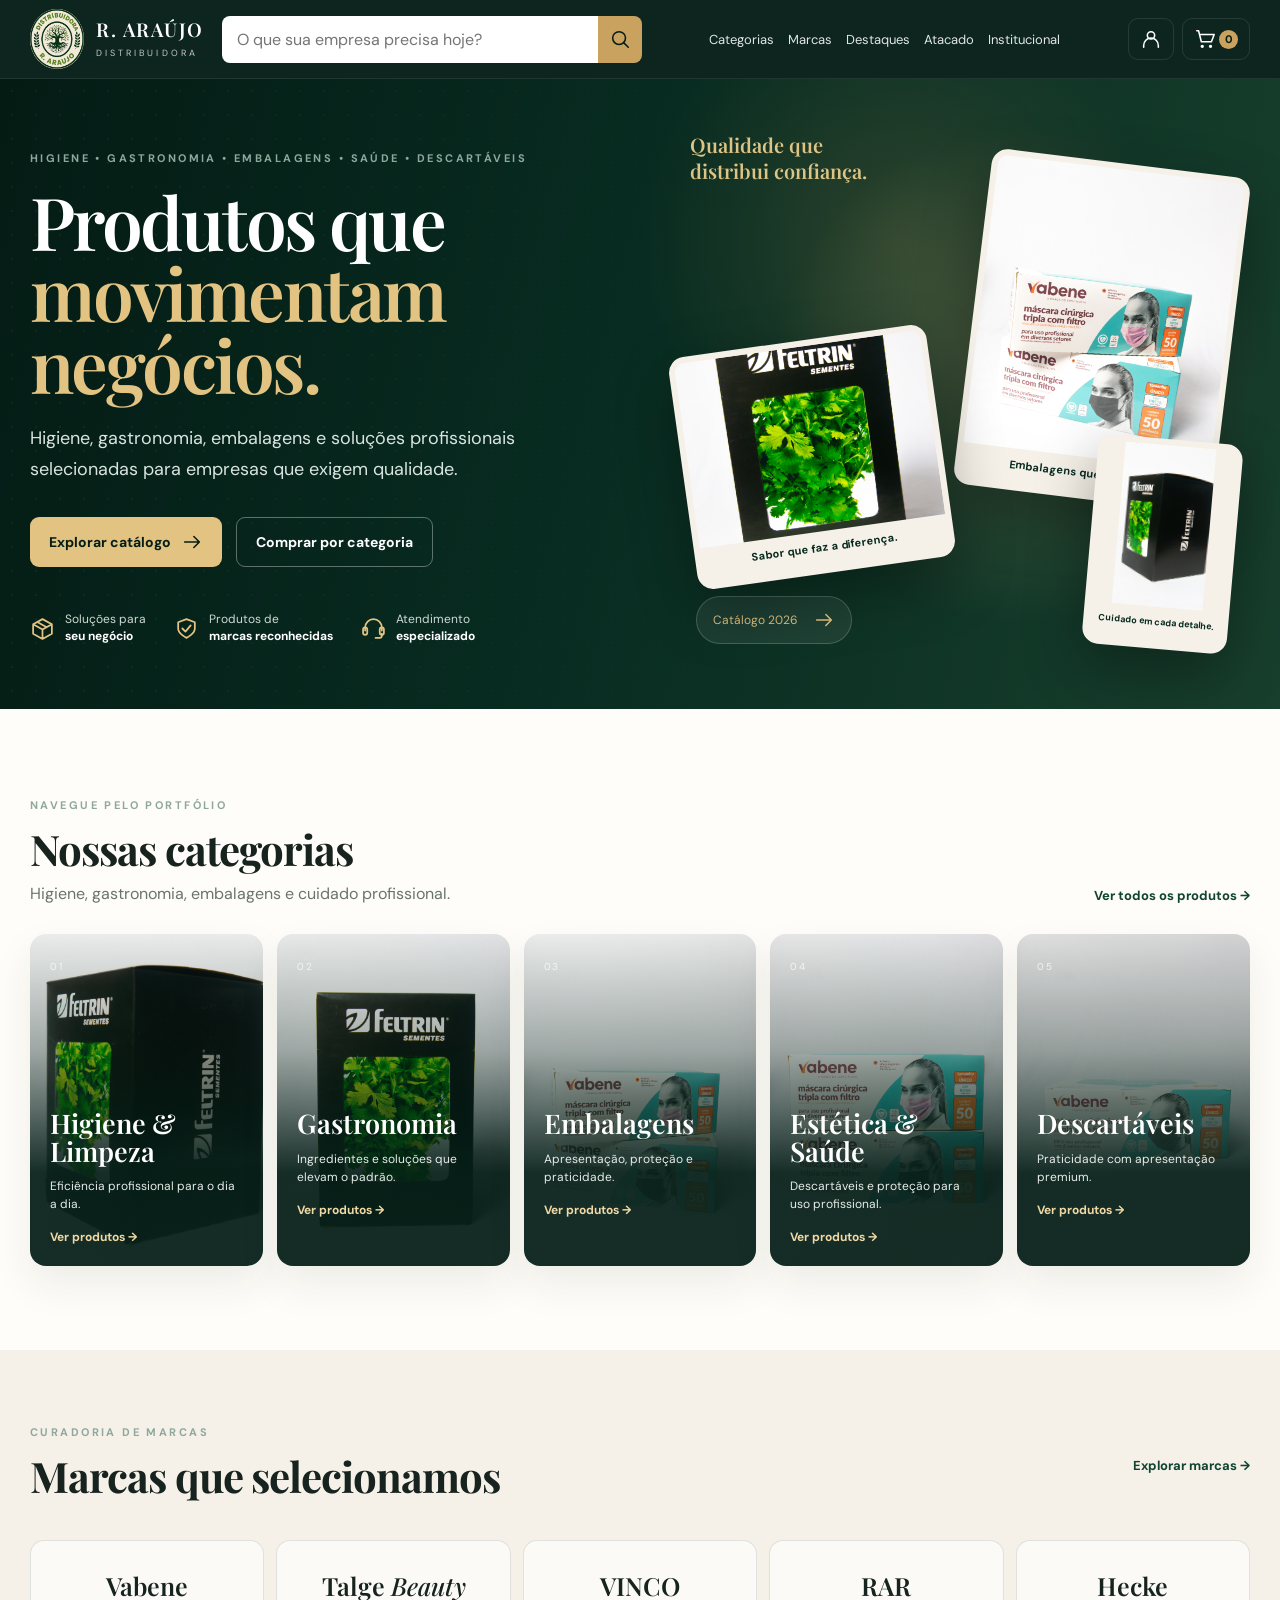
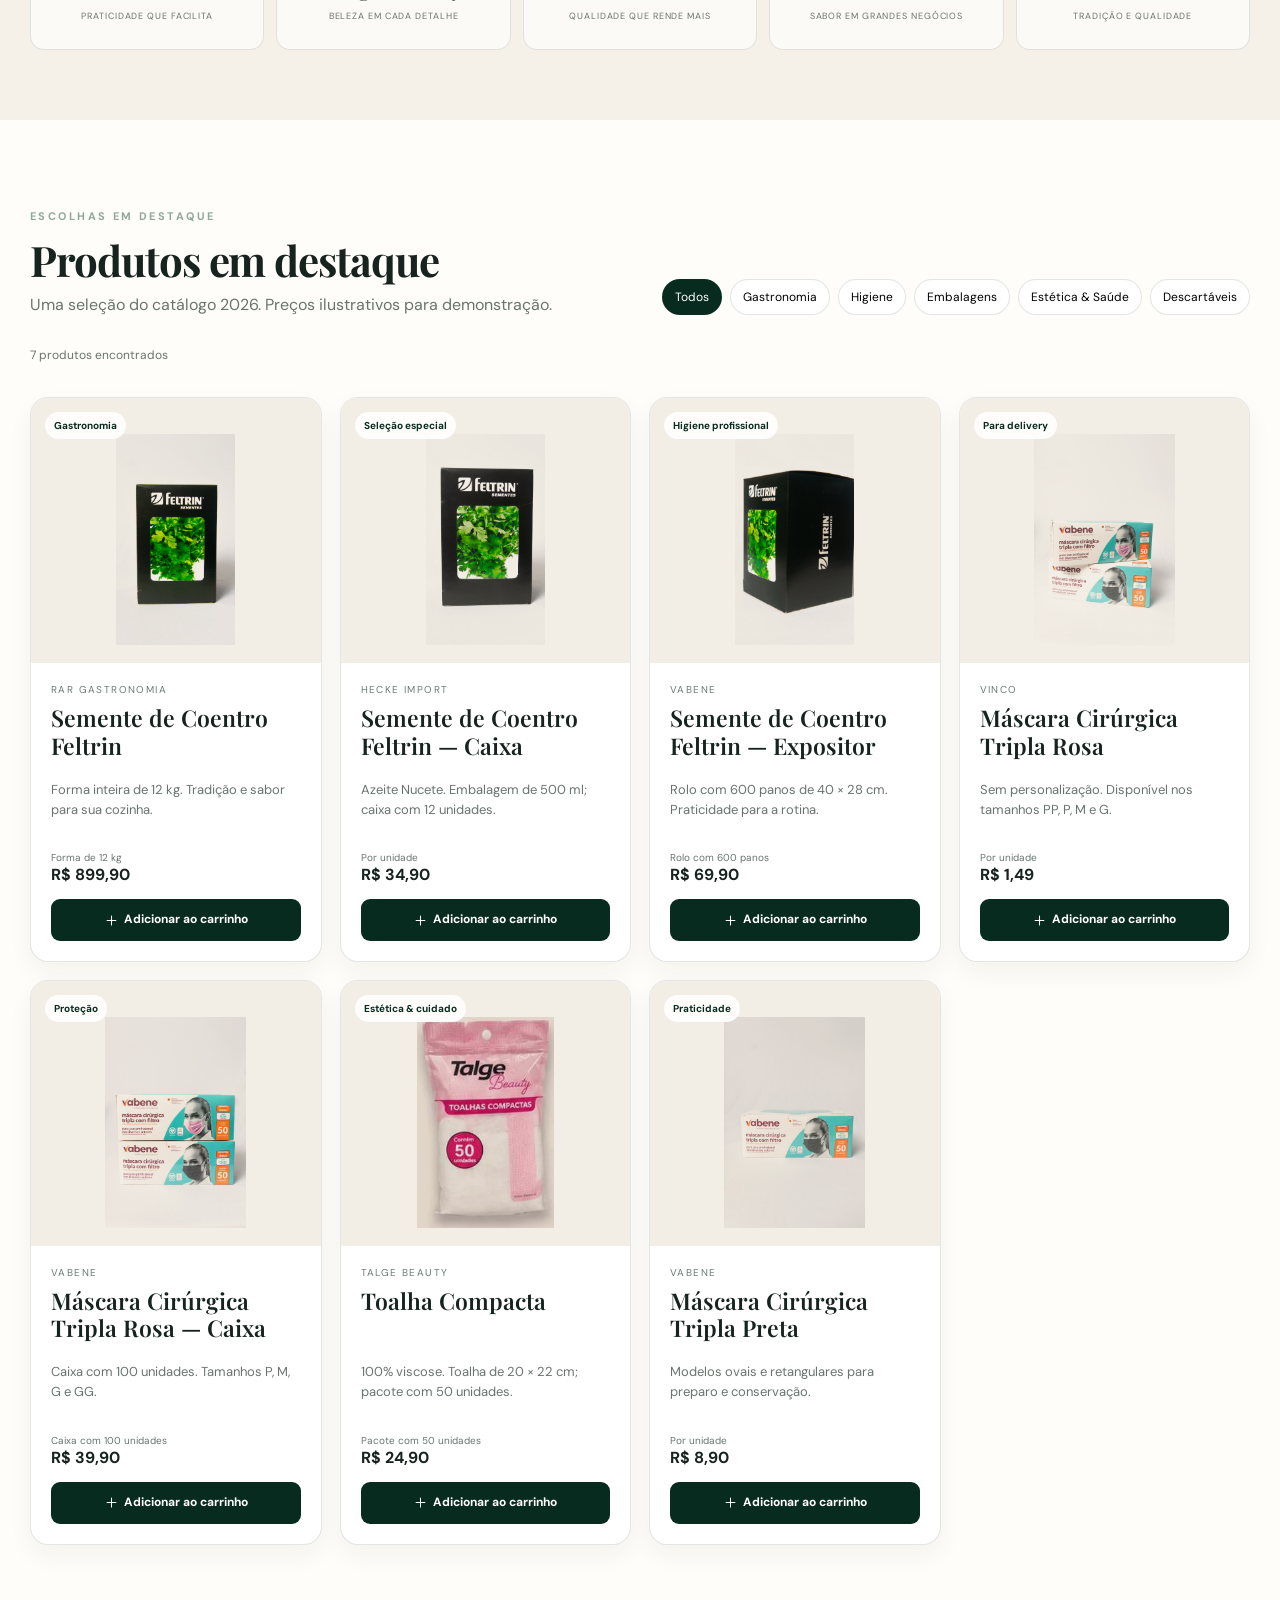
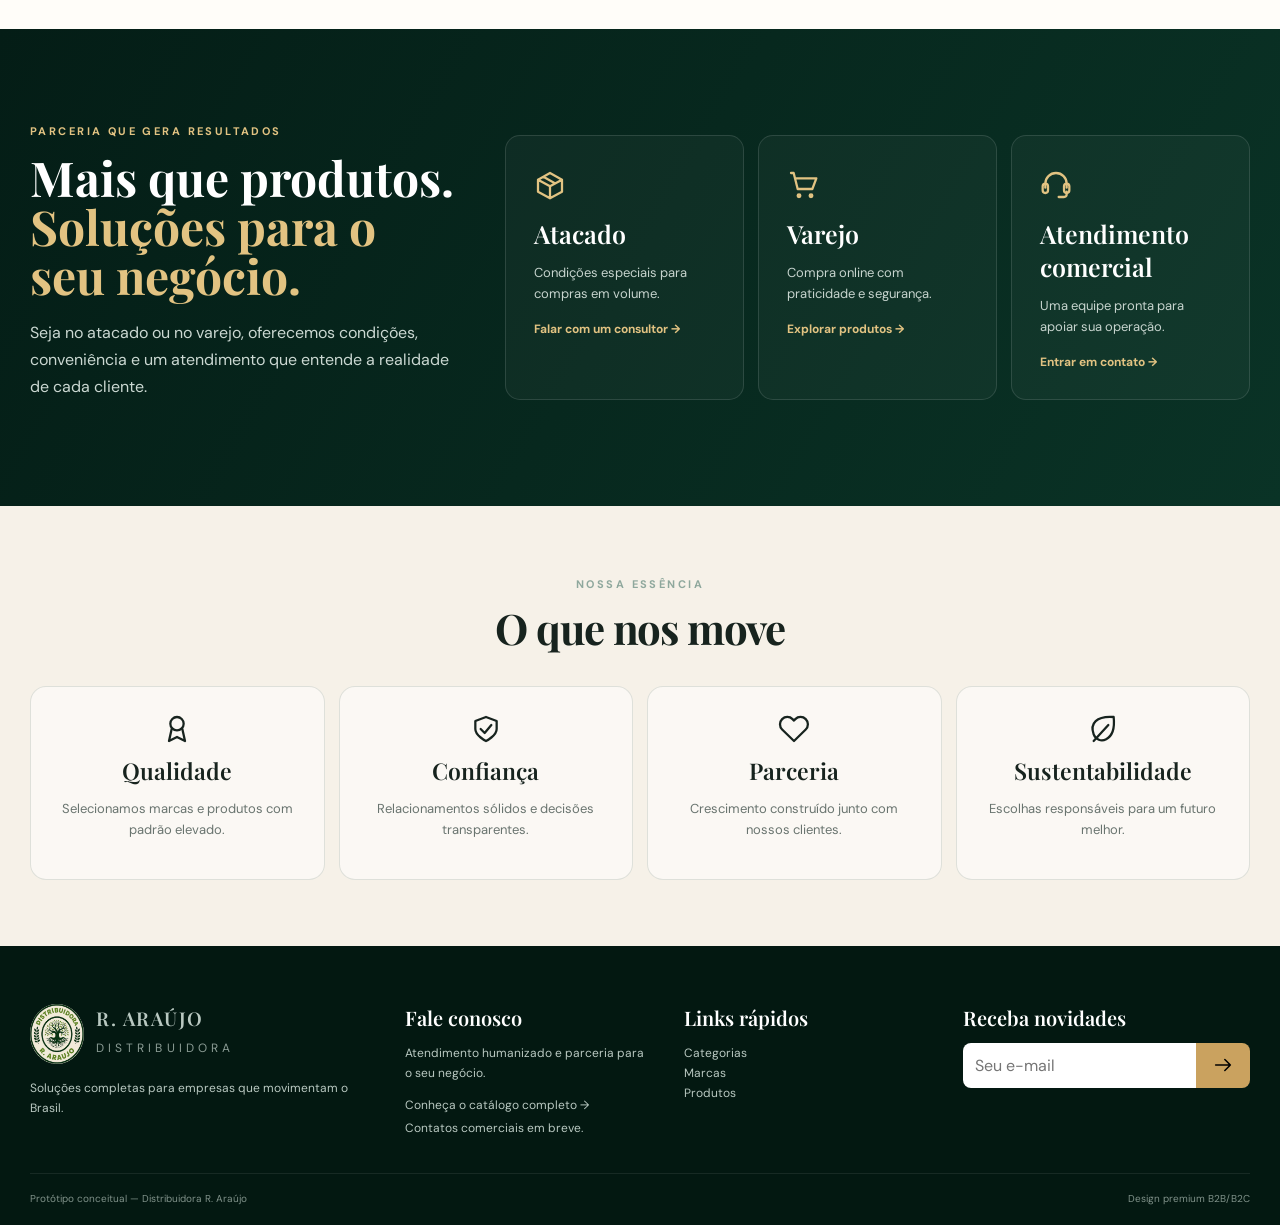
==== commit b40cce04: "Atualiza catálogo e navegação multipágina" ====
--- a/index.html
+++ b/index.html
@@ -29,11 +29,11 @@
         </div>
 
         <nav class="main-nav" id="mainNav">
-          <a href="#categories">Categorias</a>
-          <a href="#brands">Marcas</a>
-          <a href="#featured">Destaques</a>
-          <a href="#business">Atacado</a>
-          <a href="#about">Institucional</a>
+          <a href="categorias.html">Categorias</a>
+          <a href="marcas.html">Marcas</a>
+          <a href="destaques.html">Destaques</a>
+          <a href="atacado.html">Atacado</a>
+          <a href="institucional.html">Institucional</a>
         </nav>
 
         <div class="nav-actions">
@@ -69,9 +69,9 @@
 
           <div class="hero-scene" aria-label="Seleção de produtos do catálogo R. Araújo">
             <div class="halo"></div>
-            <div class="hero-photo hero-photo-main"><img src="assets/products/saco-kraft.webp" width="620" height="777" alt="Saco kraft liso Vinco para delivery" fetchpriority="high"><span>Embalagens que valorizam.</span></div>
-            <div class="hero-photo hero-photo-food"><img src="assets/products/queijo-parmesao.webp" width="575" height="524" alt="Queijo parmesão RAR Gastronomia"><span>Sabor que faz a diferença.</span></div>
-            <div class="hero-photo hero-photo-care"><img src="assets/products/pano-multiuso.webp" width="480" height="630" alt="Pano multiuso Seca+ Vabene"><span>Cuidado em cada detalhe.</span></div>
+            <div class="hero-photo hero-photo-main"><img src="assets/products/drive/x4-jpg.jpg" width="620" height="777" alt="Saco kraft liso Vinco para delivery" fetchpriority="high"><span>Embalagens que valorizam.</span></div>
+            <div class="hero-photo hero-photo-food"><img src="assets/products/drive/x1.jpg" width="575" height="524" alt="Queijo parmesão RAR Gastronomia"><span>Sabor que faz a diferença.</span></div>
+            <div class="hero-photo hero-photo-care"><img src="assets/products/drive/x3.jpg" width="480" height="630" alt="Pano multiuso Seca+ Vabene"><span>Cuidado em cada detalhe.</span></div>
             <div class="hero-note">Qualidade que<br>distribui confiança.</div>
             <a class="catalog-pill" href="CATALOGO_FRB_DISTRIBUIDORA_VERSAO_2026.pdf" target="_blank" rel="noopener">Catálogo 2026 <svg class="icon" viewBox="0 0 24 24" fill="none" stroke="currentColor" stroke-width="1.7" stroke-linecap="round" stroke-linejoin="round" aria-hidden="true"><path d="M4 12h16m-6-6 6 6-6 6"/></svg></a>
           </div>
@@ -91,7 +91,7 @@
 
           <div class="category-grid">
             <a href="#featured" class="category-card category-cleaning" data-category-filter="higiene">
-              <img class="category-photo" src="assets/products/pano-multiuso.webp" alt="Pano multiuso Vabene" loading="lazy">
+              <img class="category-photo" src="assets/products/drive/x3.jpg" alt="Pano multiuso Vabene" loading="lazy">
               <div class="shade"></div>
               <span class="cat-index">01</span>
               <h3>Higiene &<br>Limpeza</h3>
@@ -99,7 +99,7 @@
               <span class="card-link">Ver produtos →</span>
             </a>
             <a href="#featured" class="category-card category-food" data-category-filter="gastro">
-              <img class="category-photo" src="assets/products/queijo-parmesao.webp" alt="Queijo parmesão RAR" loading="lazy">
+              <img class="category-photo" src="assets/products/drive/x1.jpg" alt="Queijo parmesão RAR" loading="lazy">
               <div class="shade"></div>
               <span class="cat-index">02</span>
               <h3>Gastronomia</h3>
@@ -107,7 +107,7 @@
               <span class="card-link">Ver produtos →</span>
             </a>
             <a href="#featured" class="category-card category-packaging" data-category-filter="embalagem">
-              <img class="category-photo" src="assets/products/saco-kraft.webp" alt="Embalagem kraft Vinco" loading="lazy">
+              <img class="category-photo" src="assets/products/drive/x4-jpg.jpg" alt="Embalagem kraft Vinco" loading="lazy">
               <div class="shade"></div>
               <span class="cat-index">03</span>
               <h3>Embalagens</h3>
@@ -115,7 +115,7 @@
               <span class="card-link">Ver produtos →</span>
             </a>
             <a href="#featured" class="category-card category-health" data-category-filter="saude">
-              <img class="category-photo" src="assets/products/luva-nitrilica.webp" alt="Luvas nitrílicas Vabene" loading="lazy">
+              <img class="category-photo" src="assets/products/drive/x5-jpg.jpg" alt="Luvas nitrílicas Vabene" loading="lazy">
               <div class="shade"></div>
               <span class="cat-index">04</span>
               <h3>Estética & Saúde</h3>
@@ -123,7 +123,7 @@
               <span class="card-link">Ver produtos →</span>
             </a>
             <a href="#featured" class="category-card category-disposables" data-category-filter="descartavel">
-              <img class="category-photo" src="assets/products/assadeira-aluminio.webp" alt="Assadeiras de alumínio Vabene" loading="lazy">
+              <img class="category-photo" src="assets/products/drive/x6-jpg.jpg" alt="Assadeiras de alumínio Vabene" loading="lazy">
               <div class="shade"></div>
               <span class="cat-index">05</span>
               <h3>Descartáveis</h3>
@@ -174,34 +174,34 @@
 
           <div class="catalog-status"><p id="resultsCount" role="status" aria-live="polite">7 produtos no catálogo</p><button id="clearFilters" type="button" hidden>Limpar filtros</button></div>
           <div class="product-grid" id="productGrid">
-            <article class="product-card" data-category="gastro" data-brand="RAR Gastronomia" data-name="Queijo Parmesão Argentino Inteiro">
-              <div class="product-visual"><span class="badge">Gastronomia</span><img src="assets/products/queijo-parmesao.webp" alt="Queijo Parmesão Argentino Inteiro — RAR Gastronomia" loading="lazy" width="400" height="400"></div>
-              <div class="product-info"><span class="product-brand">RAR Gastronomia</span><h3>Queijo Parmesão Argentino Inteiro</h3><p>Forma inteira de 12 kg. Tradição e sabor para sua cozinha.</p>
-                <div class="product-bottom"><div><small>Forma de 12 kg</small><strong>R$ 899,90</strong></div><button class="add-btn" aria-label="Adicionar Queijo Parmesão Argentino Inteiro ao carrinho"><svg class="icon" viewBox="0 0 24 24" fill="none" stroke="currentColor" stroke-width="1.7" stroke-linecap="round" stroke-linejoin="round" aria-hidden="true"><path d="M12 5v14M5 12h14"/></svg> <span class="add-label">Adicionar ao carrinho</span></button></div>
-              </div>
-            </article>
-            <article class="product-card" data-category="gastro" data-brand="Hecke Import" data-name="Azeite de Oliva Extra Virgem 500 ml">
-              <div class="product-visual"><span class="badge">Seleção especial</span><img src="assets/products/azeite-hecke.webp" alt="Azeite de Oliva Extra Virgem 500 ml — Hecke Import" loading="lazy" width="400" height="400"></div>
-              <div class="product-info"><span class="product-brand">Hecke Import</span><h3>Azeite de Oliva Extra Virgem 500 ml</h3><p>Azeite Nucete. Embalagem de 500 ml; caixa com 12 unidades.</p>
-                <div class="product-bottom"><div><small>Por unidade</small><strong>R$ 34,90</strong></div><button class="add-btn" aria-label="Adicionar Azeite de Oliva Extra Virgem 500 ml ao carrinho"><svg class="icon" viewBox="0 0 24 24" fill="none" stroke="currentColor" stroke-width="1.7" stroke-linecap="round" stroke-linejoin="round" aria-hidden="true"><path d="M12 5v14M5 12h14"/></svg> <span class="add-label">Adicionar ao carrinho</span></button></div>
-              </div>
-            </article>
-            <article class="product-card" data-category="higiene" data-brand="Vabene" data-name="Pano Multiuso Seca+">
-              <div class="product-visual"><span class="badge">Higiene profissional</span><img src="assets/products/pano-multiuso.webp" alt="Pano Multiuso Seca+ — Vabene" loading="lazy" width="400" height="400"></div>
-              <div class="product-info"><span class="product-brand">Vabene</span><h3>Pano Multiuso Seca+</h3><p>Rolo com 600 panos de 40 × 28 cm. Praticidade para a rotina.</p>
-                <div class="product-bottom"><div><small>Rolo com 600 panos</small><strong>R$ 69,90</strong></div><button class="add-btn" aria-label="Adicionar Pano Multiuso Seca+ ao carrinho"><svg class="icon" viewBox="0 0 24 24" fill="none" stroke="currentColor" stroke-width="1.7" stroke-linecap="round" stroke-linejoin="round" aria-hidden="true"><path d="M12 5v14M5 12h14"/></svg> <span class="add-label">Adicionar ao carrinho</span></button></div>
-              </div>
-            </article>
-            <article class="product-card" data-category="embalagem" data-brand="Vinco" data-name="Saco Kraft Liso">
-              <div class="product-visual"><span class="badge">Para delivery</span><img src="assets/products/saco-kraft.webp" alt="Saco Kraft Liso — Vinco" loading="lazy" width="400" height="400"></div>
-              <div class="product-info"><span class="product-brand">Vinco</span><h3>Saco Kraft Liso</h3><p>Sem personalização. Disponível nos tamanhos PP, P, M e G.</p>
-                <div class="product-bottom"><div><small>Por unidade</small><strong>R$ 1,49</strong></div><button class="add-btn" aria-label="Adicionar Saco Kraft Liso ao carrinho"><svg class="icon" viewBox="0 0 24 24" fill="none" stroke="currentColor" stroke-width="1.7" stroke-linecap="round" stroke-linejoin="round" aria-hidden="true"><path d="M12 5v14M5 12h14"/></svg> <span class="add-label">Adicionar ao carrinho</span></button></div>
-              </div>
-            </article>
-            <article class="product-card" data-category="saude" data-brand="Vabene" data-name="Luva Nitrílica Medical">
-              <div class="product-visual"><span class="badge">Proteção</span><img src="assets/products/luva-nitrilica.webp" alt="Luva Nitrílica Medical — Vabene" loading="lazy" width="400" height="400"></div>
-              <div class="product-info"><span class="product-brand">Vabene</span><h3>Luva Nitrílica Medical</h3><p>Caixa com 100 unidades. Tamanhos P, M, G e GG.</p>
-                <div class="product-bottom"><div><small>Caixa com 100 unidades</small><strong>R$ 39,90</strong></div><button class="add-btn" aria-label="Adicionar Luva Nitrílica Medical ao carrinho"><svg class="icon" viewBox="0 0 24 24" fill="none" stroke="currentColor" stroke-width="1.7" stroke-linecap="round" stroke-linejoin="round" aria-hidden="true"><path d="M12 5v14M5 12h14"/></svg> <span class="add-label">Adicionar ao carrinho</span></button></div>
+            <article class="product-card" data-category="gastro" data-brand="RAR Gastronomia" data-name="Semente de Coentro Feltrin">
+              <div class="product-visual"><span class="badge">Gastronomia</span><img src="assets/products/drive/x1.jpg" alt="Semente de Coentro Feltrin — RAR Gastronomia" loading="lazy" width="400" height="400"></div>
+              <div class="product-info"><span class="product-brand">RAR Gastronomia</span><h3>Semente de Coentro Feltrin</h3><p>Forma inteira de 12 kg. Tradição e sabor para sua cozinha.</p>
+                <div class="product-bottom"><div><small>Forma de 12 kg</small><strong>R$ 899,90</strong></div><button class="add-btn" aria-label="Adicionar Semente de Coentro Feltrin ao carrinho"><svg class="icon" viewBox="0 0 24 24" fill="none" stroke="currentColor" stroke-width="1.7" stroke-linecap="round" stroke-linejoin="round" aria-hidden="true"><path d="M12 5v14M5 12h14"/></svg> <span class="add-label">Adicionar ao carrinho</span></button></div>
+              </div>
+            </article>
+            <article class="product-card" data-category="gastro" data-brand="Hecke Import" data-name="Semente de Coentro Feltrin — Caixa">
+              <div class="product-visual"><span class="badge">Seleção especial</span><img src="assets/products/drive/x2.jpg" alt="Semente de Coentro Feltrin — Caixa — Hecke Import" loading="lazy" width="400" height="400"></div>
+              <div class="product-info"><span class="product-brand">Hecke Import</span><h3>Semente de Coentro Feltrin — Caixa</h3><p>Azeite Nucete. Embalagem de 500 ml; caixa com 12 unidades.</p>
+                <div class="product-bottom"><div><small>Por unidade</small><strong>R$ 34,90</strong></div><button class="add-btn" aria-label="Adicionar Semente de Coentro Feltrin — Caixa ao carrinho"><svg class="icon" viewBox="0 0 24 24" fill="none" stroke="currentColor" stroke-width="1.7" stroke-linecap="round" stroke-linejoin="round" aria-hidden="true"><path d="M12 5v14M5 12h14"/></svg> <span class="add-label">Adicionar ao carrinho</span></button></div>
+              </div>
+            </article>
+            <article class="product-card" data-category="higiene" data-brand="Vabene" data-name="Semente de Coentro Feltrin — Expositor">
+              <div class="product-visual"><span class="badge">Higiene profissional</span><img src="assets/products/drive/x3.jpg" alt="Semente de Coentro Feltrin — Expositor — Vabene" loading="lazy" width="400" height="400"></div>
+              <div class="product-info"><span class="product-brand">Vabene</span><h3>Semente de Coentro Feltrin — Expositor</h3><p>Rolo com 600 panos de 40 × 28 cm. Praticidade para a rotina.</p>
+                <div class="product-bottom"><div><small>Rolo com 600 panos</small><strong>R$ 69,90</strong></div><button class="add-btn" aria-label="Adicionar Semente de Coentro Feltrin — Expositor ao carrinho"><svg class="icon" viewBox="0 0 24 24" fill="none" stroke="currentColor" stroke-width="1.7" stroke-linecap="round" stroke-linejoin="round" aria-hidden="true"><path d="M12 5v14M5 12h14"/></svg> <span class="add-label">Adicionar ao carrinho</span></button></div>
+              </div>
+            </article>
+            <article class="product-card" data-category="embalagem" data-brand="Vinco" data-name="Máscara Cirúrgica Tripla Rosa">
+              <div class="product-visual"><span class="badge">Para delivery</span><img src="assets/products/drive/x4-jpg.jpg" alt="Máscara Cirúrgica Tripla Rosa — Vinco" loading="lazy" width="400" height="400"></div>
+              <div class="product-info"><span class="product-brand">Vinco</span><h3>Máscara Cirúrgica Tripla Rosa</h3><p>Sem personalização. Disponível nos tamanhos PP, P, M e G.</p>
+                <div class="product-bottom"><div><small>Por unidade</small><strong>R$ 1,49</strong></div><button class="add-btn" aria-label="Adicionar Máscara Cirúrgica Tripla Rosa ao carrinho"><svg class="icon" viewBox="0 0 24 24" fill="none" stroke="currentColor" stroke-width="1.7" stroke-linecap="round" stroke-linejoin="round" aria-hidden="true"><path d="M12 5v14M5 12h14"/></svg> <span class="add-label">Adicionar ao carrinho</span></button></div>
+              </div>
+            </article>
+            <article class="product-card" data-category="saude" data-brand="Vabene" data-name="Máscara Cirúrgica Tripla Rosa — Caixa">
+              <div class="product-visual"><span class="badge">Proteção</span><img src="assets/products/drive/x5-jpg.jpg" alt="Máscara Cirúrgica Tripla Rosa — Caixa — Vabene" loading="lazy" width="400" height="400"></div>
+              <div class="product-info"><span class="product-brand">Vabene</span><h3>Máscara Cirúrgica Tripla Rosa — Caixa</h3><p>Caixa com 100 unidades. Tamanhos P, M, G e GG.</p>
+                <div class="product-bottom"><div><small>Caixa com 100 unidades</small><strong>R$ 39,90</strong></div><button class="add-btn" aria-label="Adicionar Máscara Cirúrgica Tripla Rosa — Caixa ao carrinho"><svg class="icon" viewBox="0 0 24 24" fill="none" stroke="currentColor" stroke-width="1.7" stroke-linecap="round" stroke-linejoin="round" aria-hidden="true"><path d="M12 5v14M5 12h14"/></svg> <span class="add-label">Adicionar ao carrinho</span></button></div>
               </div>
             </article>
             <article class="product-card" data-category="saude" data-brand="Talge Beauty" data-name="Toalha Compacta">
@@ -210,10 +210,10 @@
                 <div class="product-bottom"><div><small>Pacote com 50 unidades</small><strong>R$ 24,90</strong></div><button class="add-btn" aria-label="Adicionar Toalha Compacta ao carrinho"><svg class="icon" viewBox="0 0 24 24" fill="none" stroke="currentColor" stroke-width="1.7" stroke-linecap="round" stroke-linejoin="round" aria-hidden="true"><path d="M12 5v14M5 12h14"/></svg> <span class="add-label">Adicionar ao carrinho</span></button></div>
               </div>
             </article>
-            <article class="product-card" data-category="descartavel" data-brand="Vabene" data-name="Assadeira de Alumínio Grande">
-              <div class="product-visual"><span class="badge">Praticidade</span><img src="assets/products/assadeira-aluminio.webp" alt="Assadeira de Alumínio Grande — Vabene" loading="lazy" width="400" height="400"></div>
-              <div class="product-info"><span class="product-brand">Vabene</span><h3>Assadeira de Alumínio Grande</h3><p>Modelos ovais e retangulares para preparo e conservação.</p>
-                <div class="product-bottom"><div><small>Por unidade</small><strong>R$ 8,90</strong></div><button class="add-btn" aria-label="Adicionar Assadeira de Alumínio Grande ao carrinho"><svg class="icon" viewBox="0 0 24 24" fill="none" stroke="currentColor" stroke-width="1.7" stroke-linecap="round" stroke-linejoin="round" aria-hidden="true"><path d="M12 5v14M5 12h14"/></svg> <span class="add-label">Adicionar ao carrinho</span></button></div>
+            <article class="product-card" data-category="descartavel" data-brand="Vabene" data-name="Máscara Cirúrgica Tripla Preta">
+              <div class="product-visual"><span class="badge">Praticidade</span><img src="assets/products/drive/x6-jpg.jpg" alt="Máscara Cirúrgica Tripla Preta — Vabene" loading="lazy" width="400" height="400"></div>
+              <div class="product-info"><span class="product-brand">Vabene</span><h3>Máscara Cirúrgica Tripla Preta</h3><p>Modelos ovais e retangulares para preparo e conservação.</p>
+                <div class="product-bottom"><div><small>Por unidade</small><strong>R$ 8,90</strong></div><button class="add-btn" aria-label="Adicionar Máscara Cirúrgica Tripla Preta ao carrinho"><svg class="icon" viewBox="0 0 24 24" fill="none" stroke="currentColor" stroke-width="1.7" stroke-linecap="round" stroke-linejoin="round" aria-hidden="true"><path d="M12 5v14M5 12h14"/></svg> <span class="add-label">Adicionar ao carrinho</span></button></div>
               </div>
             </article>
           </div><div id="emptyState" class="empty-state" hidden><h3>Nenhum produto encontrado</h3><p>Tente outra busca ou limpe os filtros para explorar o catálogo.</p></div>
--- a/styles.css
+++ b/styles.css
@@ -118,6 +118,10 @@
 .section-heading{display:flex;justify-content:space-between;align-items:end;gap:30px;margin-bottom:30px}
 .section-heading.compact{align-items:center}
 .section-heading h2,.values-title h2{font-size:42px;margin:7px 0 6px;letter-spacing:-.025em}
+.h1-page{font:600 clamp(44px,6vw,76px)/1.02 "Playfair Display",serif;margin:18px 0 12px;color:var(--green-950);letter-spacing:-.03em}
+.page-lead{max-width:650px;color:var(--muted);font-size:18px;line-height:1.7;margin:0 0 36px}
+.business-section .h1-page{color:#fff}
+.business-section .page-lead{color:#cbd8d2}
 .section-heading p{margin:0;color:var(--muted)}
 .link-arrow{font-size:13px;font-weight:700;color:var(--green-800)}
 
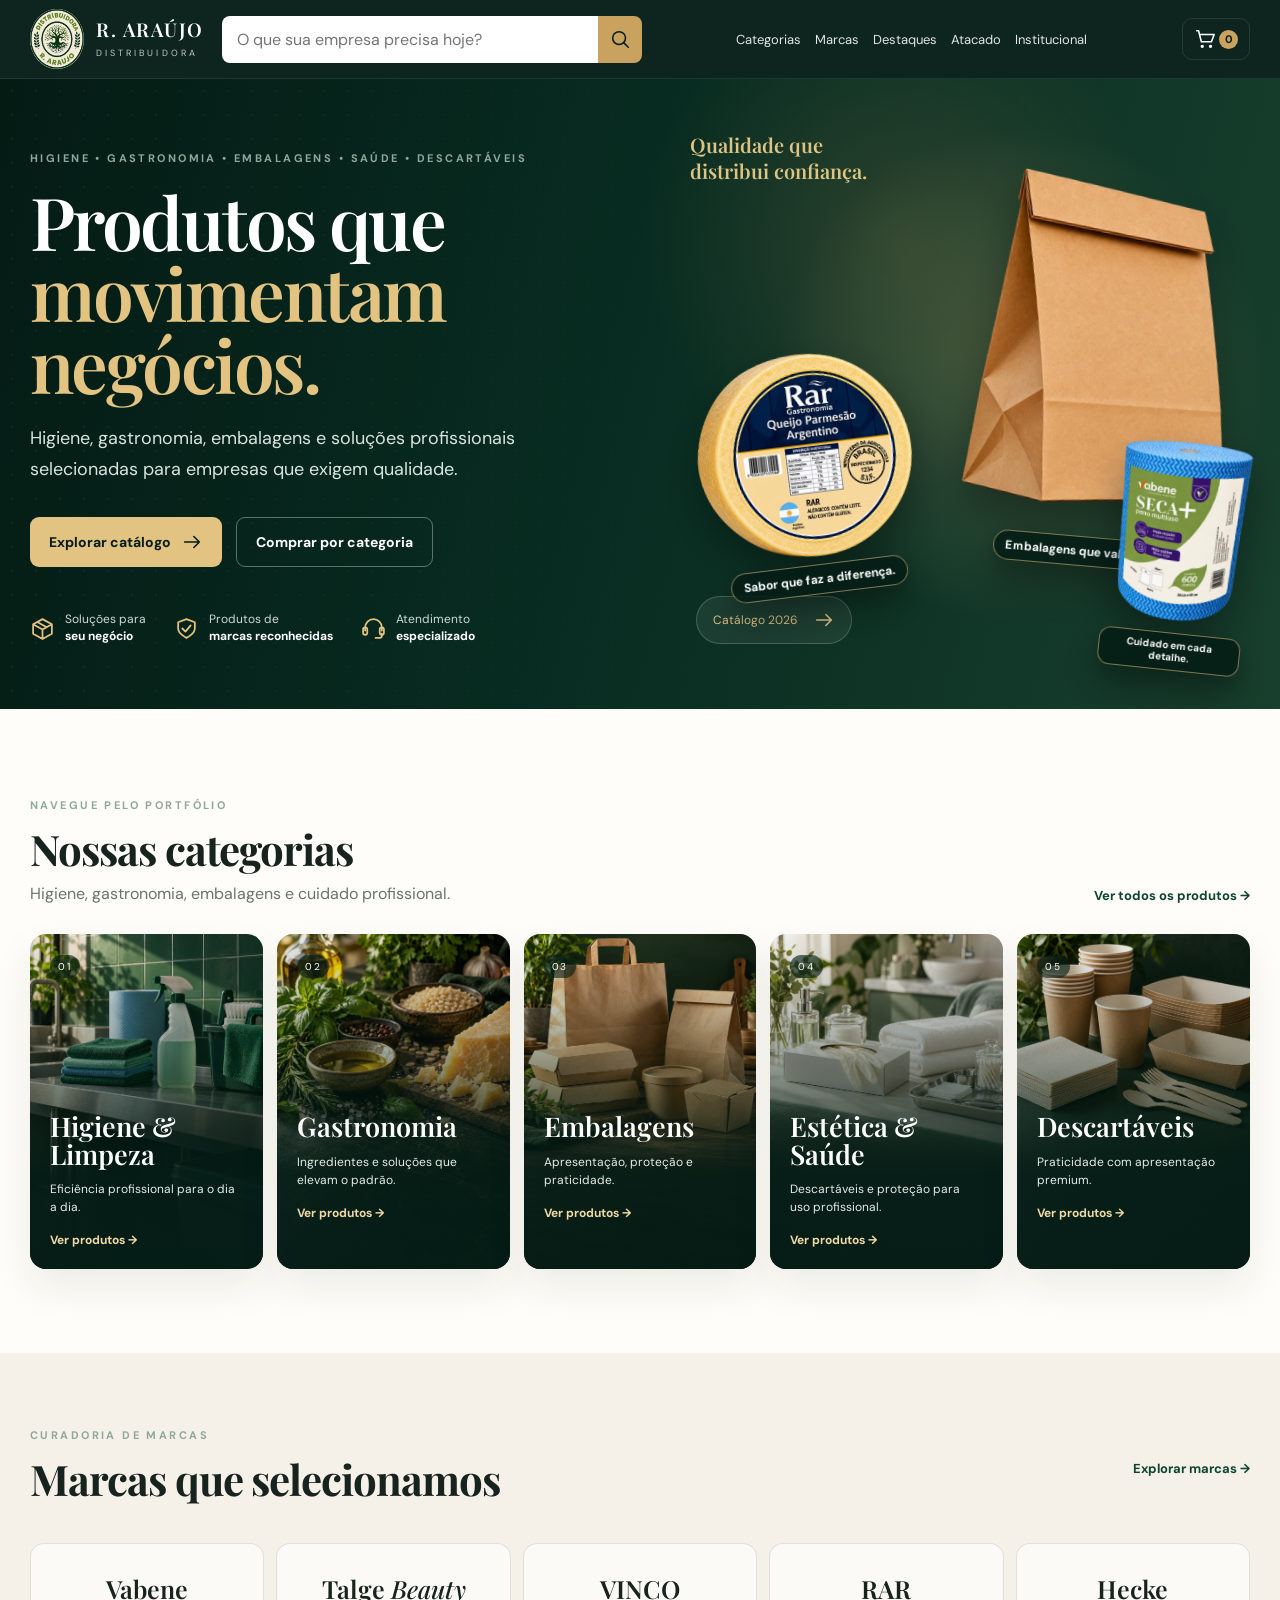
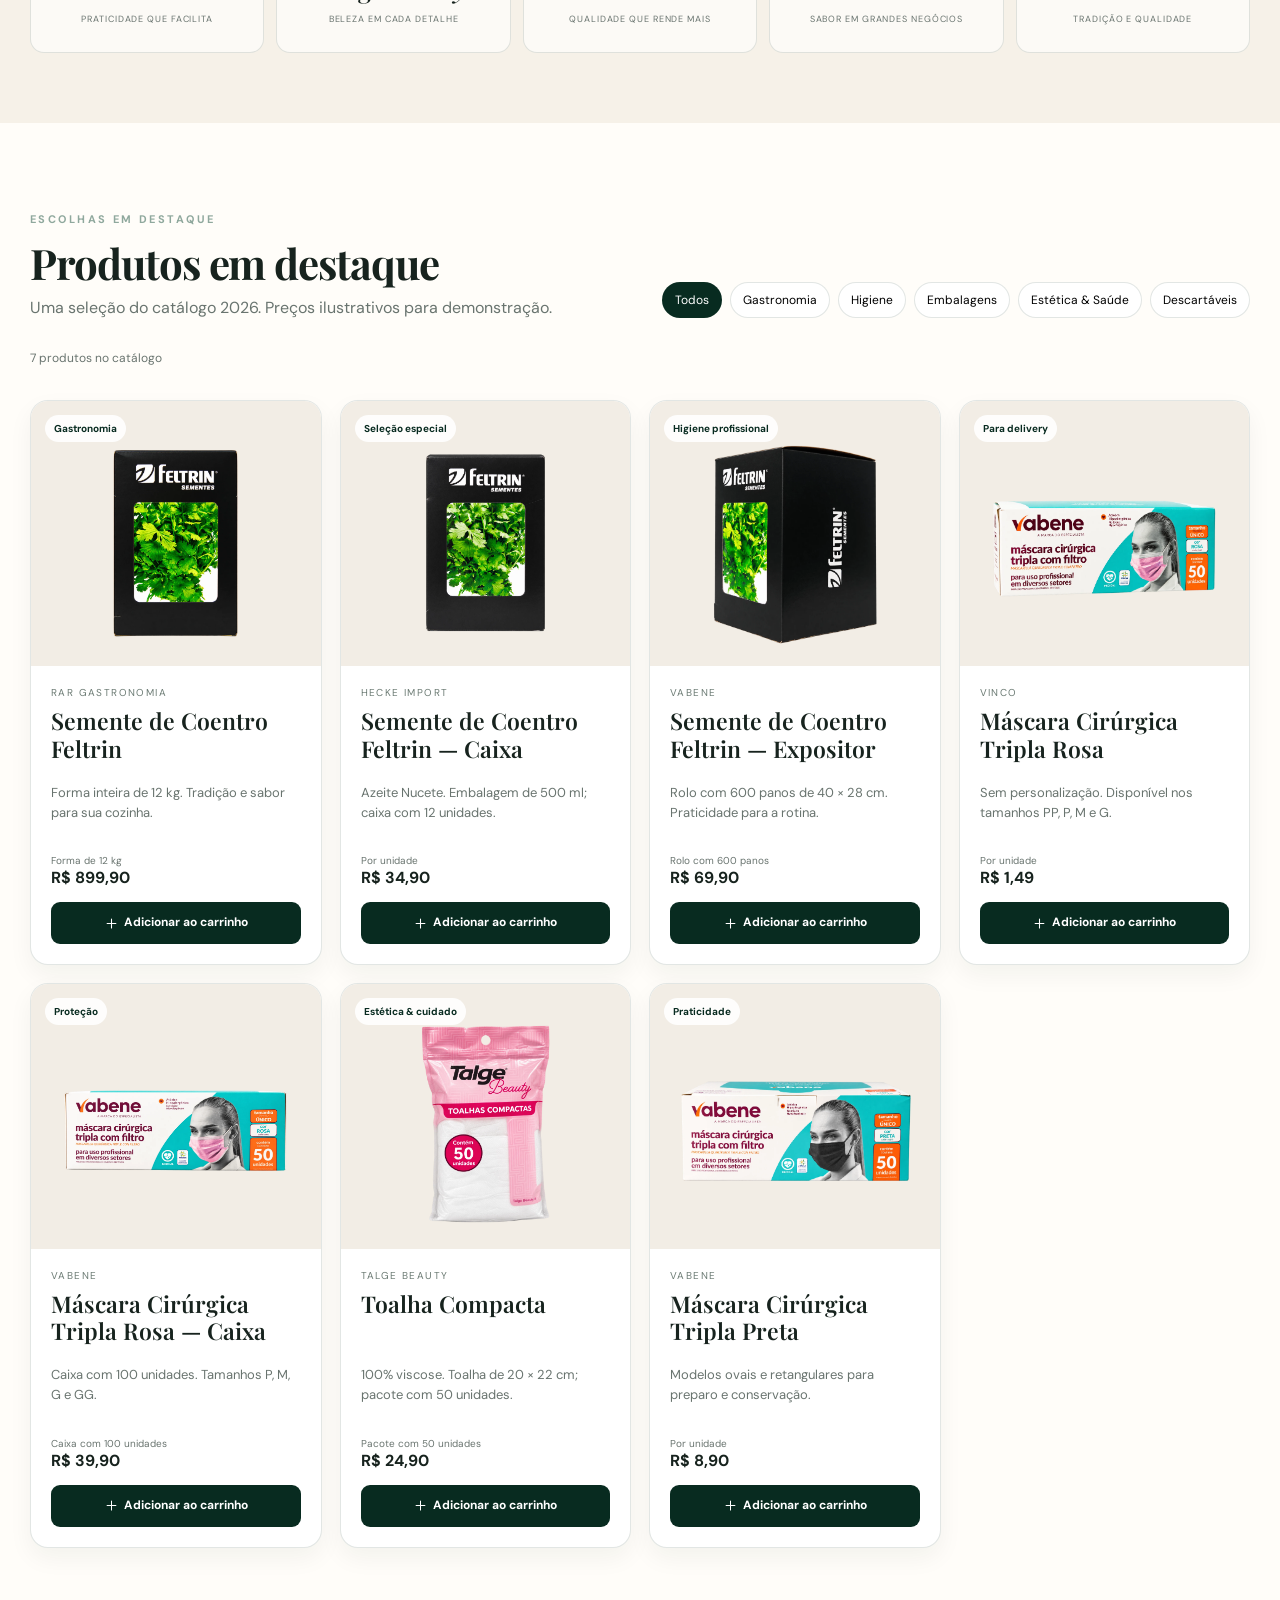
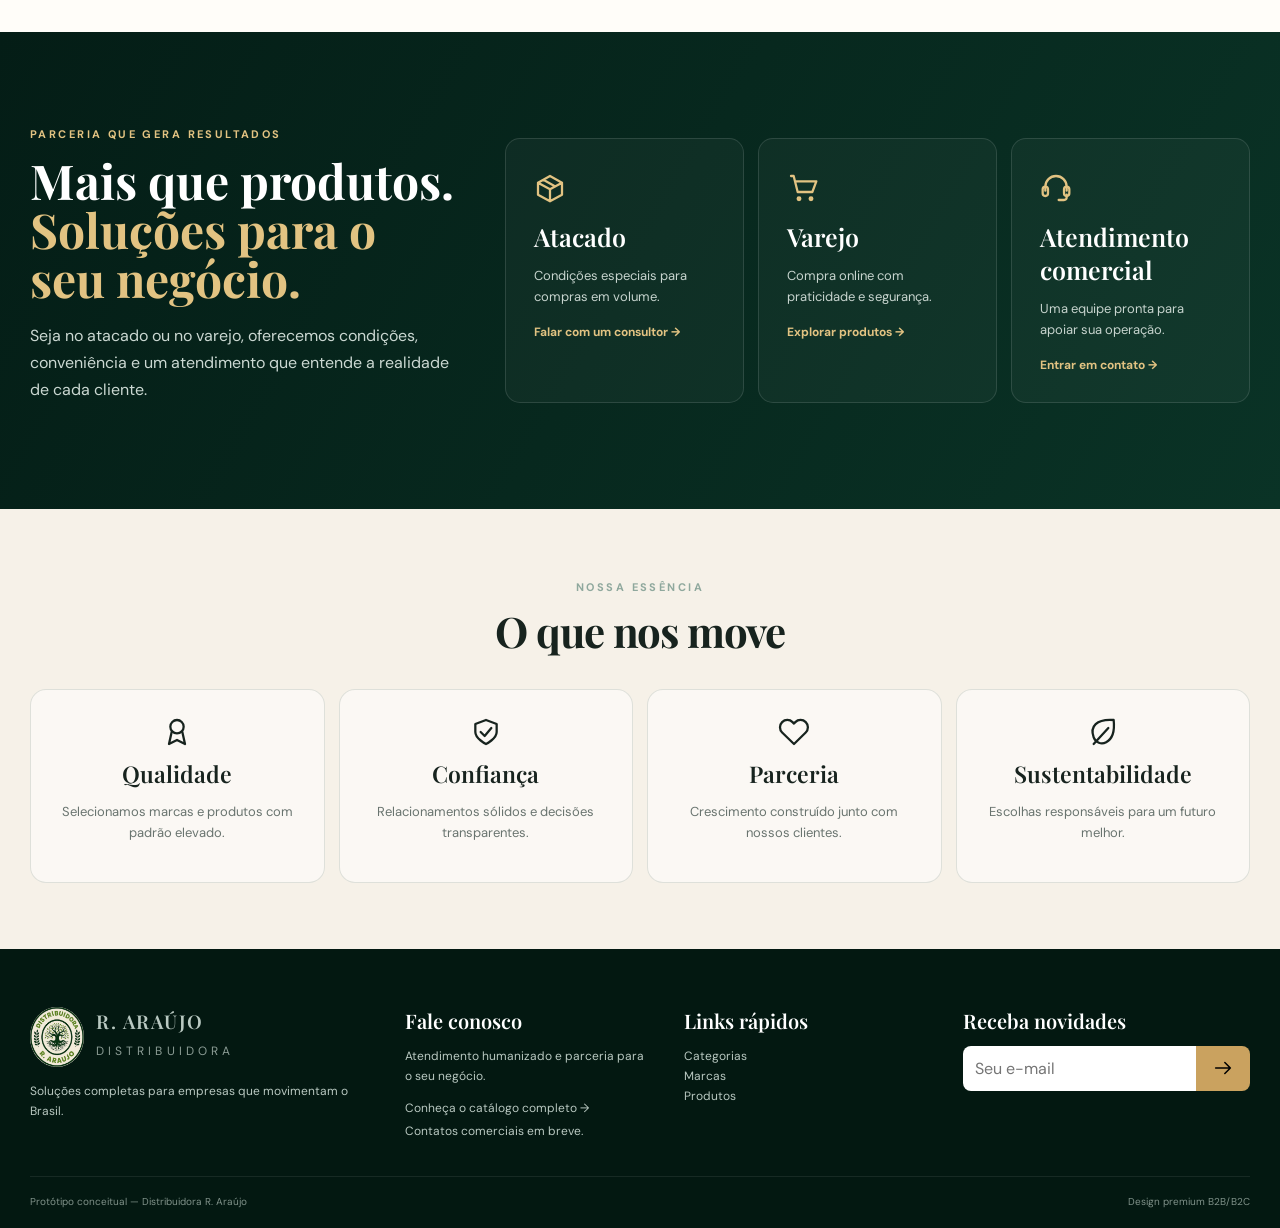
==== commit 381c94d8: "Polish shared navigation and catalog imagery" ====
--- a/index.html
+++ b/index.html
@@ -13,38 +13,7 @@
 </head>
 <body>
   <div class="page-shell">
-    <header class="site-header" id="top">
-      <div class="container nav-wrap">
-        <a href="#top" class="brand" aria-label="R. Araújo Distribuidora">
-          <img class="brand-logo" src="assets/logo-ra-araujo.webp" width="56" height="62" alt="" />
-          <span>
-            <strong>R. ARAÚJO</strong>
-            <small>DISTRIBUIDORA</small>
-          </span>
-        </a>
-
-        <div class="search-wrap">
-          <input id="searchInput" type="search" placeholder="O que sua empresa precisa hoje?" aria-label="Buscar produtos" />
-          <button id="searchBtn" aria-label="Buscar"><svg class="icon" viewBox="0 0 24 24" fill="none" stroke="currentColor" stroke-width="1.7" stroke-linecap="round" stroke-linejoin="round" aria-hidden="true"><circle cx="11" cy="11" r="7"/><path d="m16 16 5 5"/></svg></button>
-        </div>
-
-        <nav class="main-nav" id="mainNav">
-          <a href="categorias.html">Categorias</a>
-          <a href="marcas.html">Marcas</a>
-          <a href="destaques.html">Destaques</a>
-          <a href="atacado.html">Atacado</a>
-          <a href="institucional.html">Institucional</a>
-        </nav>
-
-        <div class="nav-actions">
-          <button class="ghost-icon" aria-label="Conta"><svg class="icon" viewBox="0 0 24 24" fill="none" stroke="currentColor" stroke-width="1.7" stroke-linecap="round" stroke-linejoin="round" aria-hidden="true"><circle cx="12" cy="8" r="4"/><path d="M4 21v-2a8 8 0 0 1 16 0v2"/></svg></button>
-          <button class="ghost-icon cart-button" aria-label="Abrir carrinho">
-            <svg class="icon" viewBox="0 0 24 24" fill="none" stroke="currentColor" stroke-width="1.7" stroke-linecap="round" stroke-linejoin="round" aria-hidden="true"><path d="M3 3h2l3 12h11l3-8H6"/><circle cx="9" cy="20" r="1"/><circle cx="18" cy="20" r="1"/></svg> <span id="cartCount">0</span>
-          </button>
-          <button class="menu-btn" id="menuBtn" aria-label="Abrir menu" aria-controls="mainNav" aria-expanded="false"><svg class="icon" viewBox="0 0 24 24" fill="none" stroke="currentColor" stroke-width="1.7" stroke-linecap="round" stroke-linejoin="round" aria-hidden="true"><path d="M4 6h16M4 12h16M4 18h16"/></svg></button>
-        </div>
-      </div>
-    </header>
+    <script src="header.js"></script>
 
     <main>
       <section class="hero">
@@ -69,9 +38,9 @@
 
           <div class="hero-scene" aria-label="Seleção de produtos do catálogo R. Araújo">
             <div class="halo"></div>
-            <div class="hero-photo hero-photo-main"><img src="assets/products/drive/x4-jpg.jpg" width="620" height="777" alt="Saco kraft liso Vinco para delivery" fetchpriority="high"><span>Embalagens que valorizam.</span></div>
-            <div class="hero-photo hero-photo-food"><img src="assets/products/drive/x1.jpg" width="575" height="524" alt="Queijo parmesão RAR Gastronomia"><span>Sabor que faz a diferença.</span></div>
-            <div class="hero-photo hero-photo-care"><img src="assets/products/drive/x3.jpg" width="480" height="630" alt="Pano multiuso Seca+ Vabene"><span>Cuidado em cada detalhe.</span></div>
+            <div class="hero-product hero-product-main"><img src="assets/products/hero-kraft.webp" width="1120" height="1404" alt="Saco kraft liso Vinco para delivery" fetchpriority="high"><span>Embalagens que valorizam.</span></div>
+            <div class="hero-product hero-product-food"><img src="assets/products/hero-parmesao.webp" width="1314" height="1197" alt="Queijo parmesão RAR Gastronomia"><span>Sabor que faz a diferença.</span></div>
+            <div class="hero-product hero-product-care"><img src="assets/products/hero-pano.webp" width="1095" height="1437" alt="Pano multiuso Seca+ Vabene"><span>Cuidado em cada detalhe.</span></div>
             <div class="hero-note">Qualidade que<br>distribui confiança.</div>
             <a class="catalog-pill" href="CATALOGO_FRB_DISTRIBUIDORA_VERSAO_2026.pdf" target="_blank" rel="noopener">Catálogo 2026 <svg class="icon" viewBox="0 0 24 24" fill="none" stroke="currentColor" stroke-width="1.7" stroke-linecap="round" stroke-linejoin="round" aria-hidden="true"><path d="M4 12h16m-6-6 6 6-6 6"/></svg></a>
           </div>
@@ -91,7 +60,7 @@
 
           <div class="category-grid">
             <a href="#featured" class="category-card category-cleaning" data-category-filter="higiene">
-              <img class="category-photo" src="assets/products/drive/x3.jpg" alt="Pano multiuso Vabene" loading="lazy">
+              <img class="category-photo" src="assets/categories/higiene-limpeza.webp" alt="Materiais de limpeza profissional organizados" loading="lazy">
               <div class="shade"></div>
               <span class="cat-index">01</span>
               <h3>Higiene &<br>Limpeza</h3>
@@ -99,7 +68,7 @@
               <span class="card-link">Ver produtos →</span>
             </a>
             <a href="#featured" class="category-card category-food" data-category-filter="gastro">
-              <img class="category-photo" src="assets/products/drive/x1.jpg" alt="Queijo parmesão RAR" loading="lazy">
+              <img class="category-photo" src="assets/categories/gastronomia.webp" alt="Ingredientes frescos para gastronomia" loading="lazy">
               <div class="shade"></div>
               <span class="cat-index">02</span>
               <h3>Gastronomia</h3>
@@ -107,7 +76,7 @@
               <span class="card-link">Ver produtos →</span>
             </a>
             <a href="#featured" class="category-card category-packaging" data-category-filter="embalagem">
-              <img class="category-photo" src="assets/products/drive/x4-jpg.jpg" alt="Embalagem kraft Vinco" loading="lazy">
+              <img class="category-photo" src="assets/categories/embalagens.webp" alt="Embalagens de papel kraft para alimentos" loading="lazy">
               <div class="shade"></div>
               <span class="cat-index">03</span>
               <h3>Embalagens</h3>
@@ -115,7 +84,7 @@
               <span class="card-link">Ver produtos →</span>
             </a>
             <a href="#featured" class="category-card category-health" data-category-filter="saude">
-              <img class="category-photo" src="assets/products/drive/x5-jpg.jpg" alt="Luvas nitrílicas Vabene" loading="lazy">
+              <img class="category-photo" src="assets/categories/estetica-saude.webp" alt="Itens de proteção e cuidado profissional" loading="lazy">
               <div class="shade"></div>
               <span class="cat-index">04</span>
               <h3>Estética & Saúde</h3>
@@ -123,7 +92,7 @@
               <span class="card-link">Ver produtos →</span>
             </a>
             <a href="#featured" class="category-card category-disposables" data-category-filter="descartavel">
-              <img class="category-photo" src="assets/products/drive/x6-jpg.jpg" alt="Assadeiras de alumínio Vabene" loading="lazy">
+              <img class="category-photo" src="assets/categories/descartaveis.webp" alt="Copos, bandejas e talheres descartáveis" loading="lazy">
               <div class="shade"></div>
               <span class="cat-index">05</span>
               <h3>Descartáveis</h3>
@@ -175,43 +144,43 @@
           <div class="catalog-status"><p id="resultsCount" role="status" aria-live="polite">7 produtos no catálogo</p><button id="clearFilters" type="button" hidden>Limpar filtros</button></div>
           <div class="product-grid" id="productGrid">
             <article class="product-card" data-category="gastro" data-brand="RAR Gastronomia" data-name="Semente de Coentro Feltrin">
-              <div class="product-visual"><span class="badge">Gastronomia</span><img src="assets/products/drive/x1.jpg" alt="Semente de Coentro Feltrin — RAR Gastronomia" loading="lazy" width="400" height="400"></div>
+              <div class="product-visual"><span class="badge">Gastronomia</span><img src="assets/products/coentro-feltrin.webp" alt="Semente de Coentro Feltrin — RAR Gastronomia" loading="lazy" width="1090" height="1443"></div>
               <div class="product-info"><span class="product-brand">RAR Gastronomia</span><h3>Semente de Coentro Feltrin</h3><p>Forma inteira de 12 kg. Tradição e sabor para sua cozinha.</p>
                 <div class="product-bottom"><div><small>Forma de 12 kg</small><strong>R$ 899,90</strong></div><button class="add-btn" aria-label="Adicionar Semente de Coentro Feltrin ao carrinho"><svg class="icon" viewBox="0 0 24 24" fill="none" stroke="currentColor" stroke-width="1.7" stroke-linecap="round" stroke-linejoin="round" aria-hidden="true"><path d="M12 5v14M5 12h14"/></svg> <span class="add-label">Adicionar ao carrinho</span></button></div>
               </div>
             </article>
             <article class="product-card" data-category="gastro" data-brand="Hecke Import" data-name="Semente de Coentro Feltrin — Caixa">
-              <div class="product-visual"><span class="badge">Seleção especial</span><img src="assets/products/drive/x2.jpg" alt="Semente de Coentro Feltrin — Caixa — Hecke Import" loading="lazy" width="400" height="400"></div>
+              <div class="product-visual"><span class="badge">Seleção especial</span><img src="assets/products/coentro-feltrin-caixa.webp" alt="Semente de Coentro Feltrin — Caixa — Hecke Import" loading="lazy" width="1039" height="1513"></div>
               <div class="product-info"><span class="product-brand">Hecke Import</span><h3>Semente de Coentro Feltrin — Caixa</h3><p>Azeite Nucete. Embalagem de 500 ml; caixa com 12 unidades.</p>
                 <div class="product-bottom"><div><small>Por unidade</small><strong>R$ 34,90</strong></div><button class="add-btn" aria-label="Adicionar Semente de Coentro Feltrin — Caixa ao carrinho"><svg class="icon" viewBox="0 0 24 24" fill="none" stroke="currentColor" stroke-width="1.7" stroke-linecap="round" stroke-linejoin="round" aria-hidden="true"><path d="M12 5v14M5 12h14"/></svg> <span class="add-label">Adicionar ao carrinho</span></button></div>
               </div>
             </article>
             <article class="product-card" data-category="higiene" data-brand="Vabene" data-name="Semente de Coentro Feltrin — Expositor">
-              <div class="product-visual"><span class="badge">Higiene profissional</span><img src="assets/products/drive/x3.jpg" alt="Semente de Coentro Feltrin — Expositor — Vabene" loading="lazy" width="400" height="400"></div>
+              <div class="product-visual"><span class="badge">Higiene profissional</span><img src="assets/products/coentro-feltrin-expositor.webp" alt="Semente de Coentro Feltrin — Expositor — Vabene" loading="lazy" width="1166" height="1349"></div>
               <div class="product-info"><span class="product-brand">Vabene</span><h3>Semente de Coentro Feltrin — Expositor</h3><p>Rolo com 600 panos de 40 × 28 cm. Praticidade para a rotina.</p>
                 <div class="product-bottom"><div><small>Rolo com 600 panos</small><strong>R$ 69,90</strong></div><button class="add-btn" aria-label="Adicionar Semente de Coentro Feltrin — Expositor ao carrinho"><svg class="icon" viewBox="0 0 24 24" fill="none" stroke="currentColor" stroke-width="1.7" stroke-linecap="round" stroke-linejoin="round" aria-hidden="true"><path d="M12 5v14M5 12h14"/></svg> <span class="add-label">Adicionar ao carrinho</span></button></div>
               </div>
             </article>
-            <article class="product-card" data-category="embalagem" data-brand="Vinco" data-name="Máscara Cirúrgica Tripla Rosa">
-              <div class="product-visual"><span class="badge">Para delivery</span><img src="assets/products/drive/x4-jpg.jpg" alt="Máscara Cirúrgica Tripla Rosa — Vinco" loading="lazy" width="400" height="400"></div>
+            <article class="product-card mask-product" data-category="embalagem" data-brand="Vinco" data-name="Máscara Cirúrgica Tripla Rosa">
+              <div class="product-visual"><span class="badge">Para delivery</span><img src="assets/products/mascara-rosa.webp" alt="Máscara Cirúrgica Tripla Rosa — Vinco" loading="lazy" width="1774" height="887"></div>
               <div class="product-info"><span class="product-brand">Vinco</span><h3>Máscara Cirúrgica Tripla Rosa</h3><p>Sem personalização. Disponível nos tamanhos PP, P, M e G.</p>
                 <div class="product-bottom"><div><small>Por unidade</small><strong>R$ 1,49</strong></div><button class="add-btn" aria-label="Adicionar Máscara Cirúrgica Tripla Rosa ao carrinho"><svg class="icon" viewBox="0 0 24 24" fill="none" stroke="currentColor" stroke-width="1.7" stroke-linecap="round" stroke-linejoin="round" aria-hidden="true"><path d="M12 5v14M5 12h14"/></svg> <span class="add-label">Adicionar ao carrinho</span></button></div>
               </div>
             </article>
-            <article class="product-card" data-category="saude" data-brand="Vabene" data-name="Máscara Cirúrgica Tripla Rosa — Caixa">
-              <div class="product-visual"><span class="badge">Proteção</span><img src="assets/products/drive/x5-jpg.jpg" alt="Máscara Cirúrgica Tripla Rosa — Caixa — Vabene" loading="lazy" width="400" height="400"></div>
+            <article class="product-card mask-product" data-category="saude" data-brand="Vabene" data-name="Máscara Cirúrgica Tripla Rosa — Caixa">
+              <div class="product-visual"><span class="badge">Proteção</span><img src="assets/products/mascara-rosa-caixa.webp" alt="Máscara Cirúrgica Tripla Rosa — Caixa — Vabene" loading="lazy" width="2172" height="724"></div>
               <div class="product-info"><span class="product-brand">Vabene</span><h3>Máscara Cirúrgica Tripla Rosa — Caixa</h3><p>Caixa com 100 unidades. Tamanhos P, M, G e GG.</p>
                 <div class="product-bottom"><div><small>Caixa com 100 unidades</small><strong>R$ 39,90</strong></div><button class="add-btn" aria-label="Adicionar Máscara Cirúrgica Tripla Rosa — Caixa ao carrinho"><svg class="icon" viewBox="0 0 24 24" fill="none" stroke="currentColor" stroke-width="1.7" stroke-linecap="round" stroke-linejoin="round" aria-hidden="true"><path d="M12 5v14M5 12h14"/></svg> <span class="add-label">Adicionar ao carrinho</span></button></div>
               </div>
             </article>
             <article class="product-card" data-category="saude" data-brand="Talge Beauty" data-name="Toalha Compacta">
-              <div class="product-visual"><span class="badge">Estética & cuidado</span><img src="assets/products/toalha-compacta.webp" alt="Toalha Compacta — Talge Beauty" loading="lazy" width="400" height="400"></div>
+              <div class="product-visual"><span class="badge">Estética & cuidado</span><img src="assets/products/toalha-compacta-recorte.webp" alt="Toalha Compacta — Talge Beauty" loading="lazy" width="1011" height="1556"></div>
               <div class="product-info"><span class="product-brand">Talge Beauty</span><h3>Toalha Compacta</h3><p>100% viscose. Toalha de 20 × 22 cm; pacote com 50 unidades.</p>
                 <div class="product-bottom"><div><small>Pacote com 50 unidades</small><strong>R$ 24,90</strong></div><button class="add-btn" aria-label="Adicionar Toalha Compacta ao carrinho"><svg class="icon" viewBox="0 0 24 24" fill="none" stroke="currentColor" stroke-width="1.7" stroke-linecap="round" stroke-linejoin="round" aria-hidden="true"><path d="M12 5v14M5 12h14"/></svg> <span class="add-label">Adicionar ao carrinho</span></button></div>
               </div>
             </article>
-            <article class="product-card" data-category="descartavel" data-brand="Vabene" data-name="Máscara Cirúrgica Tripla Preta">
-              <div class="product-visual"><span class="badge">Praticidade</span><img src="assets/products/drive/x6-jpg.jpg" alt="Máscara Cirúrgica Tripla Preta — Vabene" loading="lazy" width="400" height="400"></div>
+            <article class="product-card mask-product" data-category="descartavel" data-brand="Vabene" data-name="Máscara Cirúrgica Tripla Preta">
+              <div class="product-visual"><span class="badge">Praticidade</span><img src="assets/products/mascara-preta.webp" alt="Máscara Cirúrgica Tripla Preta — Vabene" loading="lazy" width="1774" height="887"></div>
               <div class="product-info"><span class="product-brand">Vabene</span><h3>Máscara Cirúrgica Tripla Preta</h3><p>Modelos ovais e retangulares para preparo e conservação.</p>
                 <div class="product-bottom"><div><small>Por unidade</small><strong>R$ 8,90</strong></div><button class="add-btn" aria-label="Adicionar Máscara Cirúrgica Tripla Preta ao carrinho"><svg class="icon" viewBox="0 0 24 24" fill="none" stroke="currentColor" stroke-width="1.7" stroke-linecap="round" stroke-linejoin="round" aria-hidden="true"><path d="M12 5v14M5 12h14"/></svg> <span class="add-label">Adicionar ao carrinho</span></button></div>
               </div>
--- a/styles.css
+++ b/styles.css
@@ -274,11 +274,12 @@
 .category-card:hover .category-photo{transform:scale(1.05)}
 .category-card:before{display:none}
 .category-card .shade{background:linear-gradient(180deg,#041d1610 0%,#041d1660 35%,#041d16ed 72%)}
+.category-card .cat-index{display:inline-block;padding:5px 8px;border-radius:999px;background:rgba(4,29,22,.62);opacity:1}
 .category-card{padding:20px;min-height:330px}
 .category-card h3{font-size:27px;margin-top:135px}
 .product-grid{grid-template-columns:repeat(4,minmax(0,1fr))}
 .product-visual{height:265px;background:#f2ede5;padding:36px 22px 18px}
-.product-visual img{width:100%;height:100%;object-fit:contain;mix-blend-mode:multiply;transition:transform .3s}
+.product-visual img{width:100%;height:100%;object-fit:contain;transition:transform .3s}
 .product-card:hover .product-visual img{transform:scale(1.04)}
 .badge{z-index:1;color:var(--green-900)}
 .product-card{display:flex;flex-direction:column}
@@ -507,3 +508,40 @@
  .category-card{padding:12px}.category-card h3{font-size:19px}
 }
 
+/* Shared navigation and floating products in the green hero. */
+.main-nav a[aria-current="page"]{color:var(--gold-2);opacity:1}
+.hero-product{
+  position:absolute;display:flex;flex-direction:column;align-items:center;gap:8px;
+  filter:drop-shadow(0 20px 20px rgba(0,0,0,.35));
+}
+.hero-product img{display:block;width:100%;height:calc(100% - 42px);object-fit:contain}
+.hero-product span{
+  display:block;max-width:100%;padding:7px 12px;border-radius:999px;
+  background:rgba(4,29,22,.85);border:1px solid rgba(226,195,130,.55);
+  color:#fff;font-size:12px;line-height:1.2;font-weight:700;text-align:center;
+  box-shadow:0 8px 20px rgba(0,0,0,.2);
+}
+.hero-product-main{width:280px;height:410px;right:10px;top:47px;transform:rotate(5deg);z-index:1}
+.hero-product-food{width:250px;height:245px;left:0;top:240px;transform:rotate(-7deg);z-index:2}
+.hero-product-care{width:142px;height:230px;right:0;bottom:5px;transform:rotate(6deg);z-index:3}
+.hero-product-care span{border-radius:12px;font-size:10px;padding:6px 8px}
+.mask-product .product-visual{padding:36px 8px 14px}
+@media(max-width:1050px){
+  .hero-product-main{width:235px;height:345px;right:4px;top:40px}
+  .hero-product-food{width:210px;height:210px;top:205px}
+  .hero-product-care{width:120px;height:190px;right:0;bottom:10px}
+}
+@media(max-width:720px){
+  .mask-product .product-visual{padding:28px 4px 6px}
+  .hero-scene{height:320px}
+  .hero-product{gap:5px}
+  .hero-product img{height:calc(100% - 38px)}
+  .hero-product span{font-size:9px;padding:5px 7px}
+  .hero-product-main{width:164px;height:240px;right:5px;top:4px}
+  .hero-product-food{width:155px;height:165px;left:0;top:117px}
+  .hero-product-care{width:85px;height:153px;right:0;bottom:3px}
+  .hero-product-care span{font-size:8px;line-height:1.15;padding:4px 5px}
+  .hero-note{z-index:4}
+  .catalog-pill{z-index:5}
+}
+
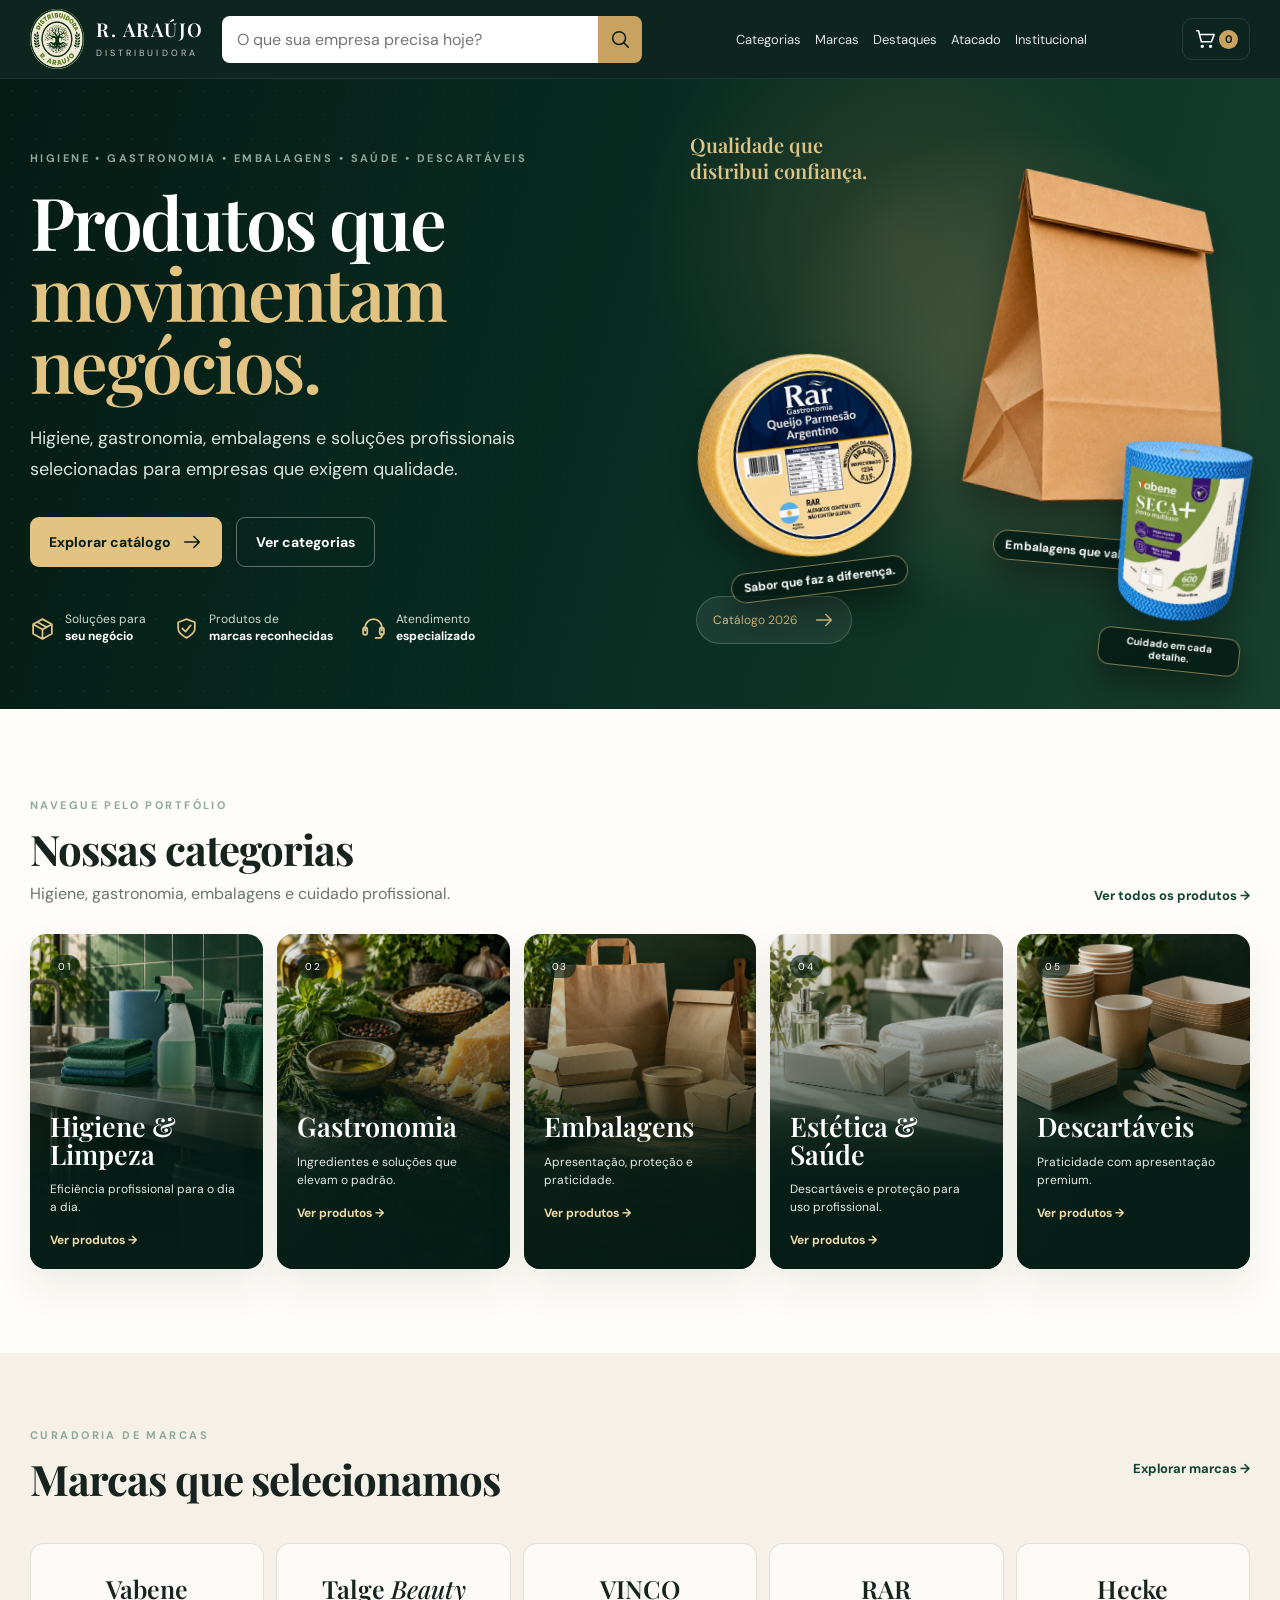
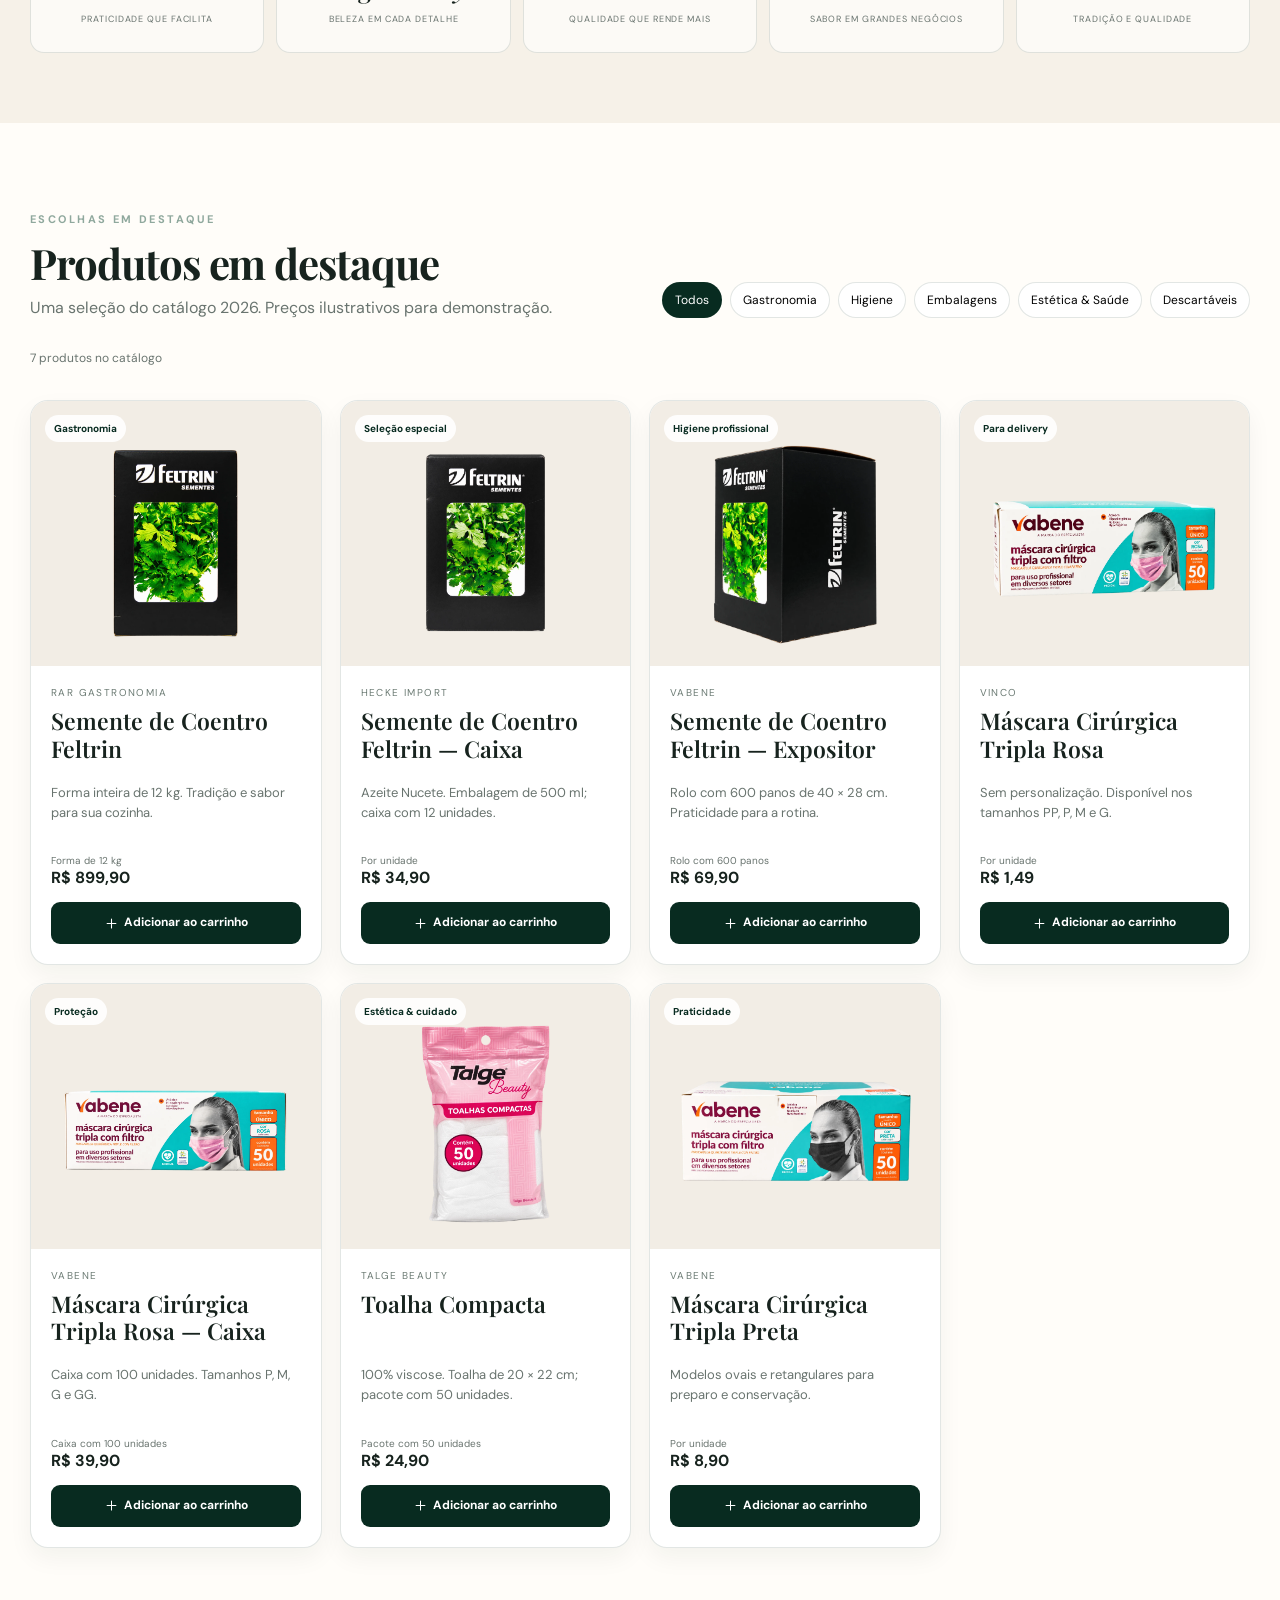
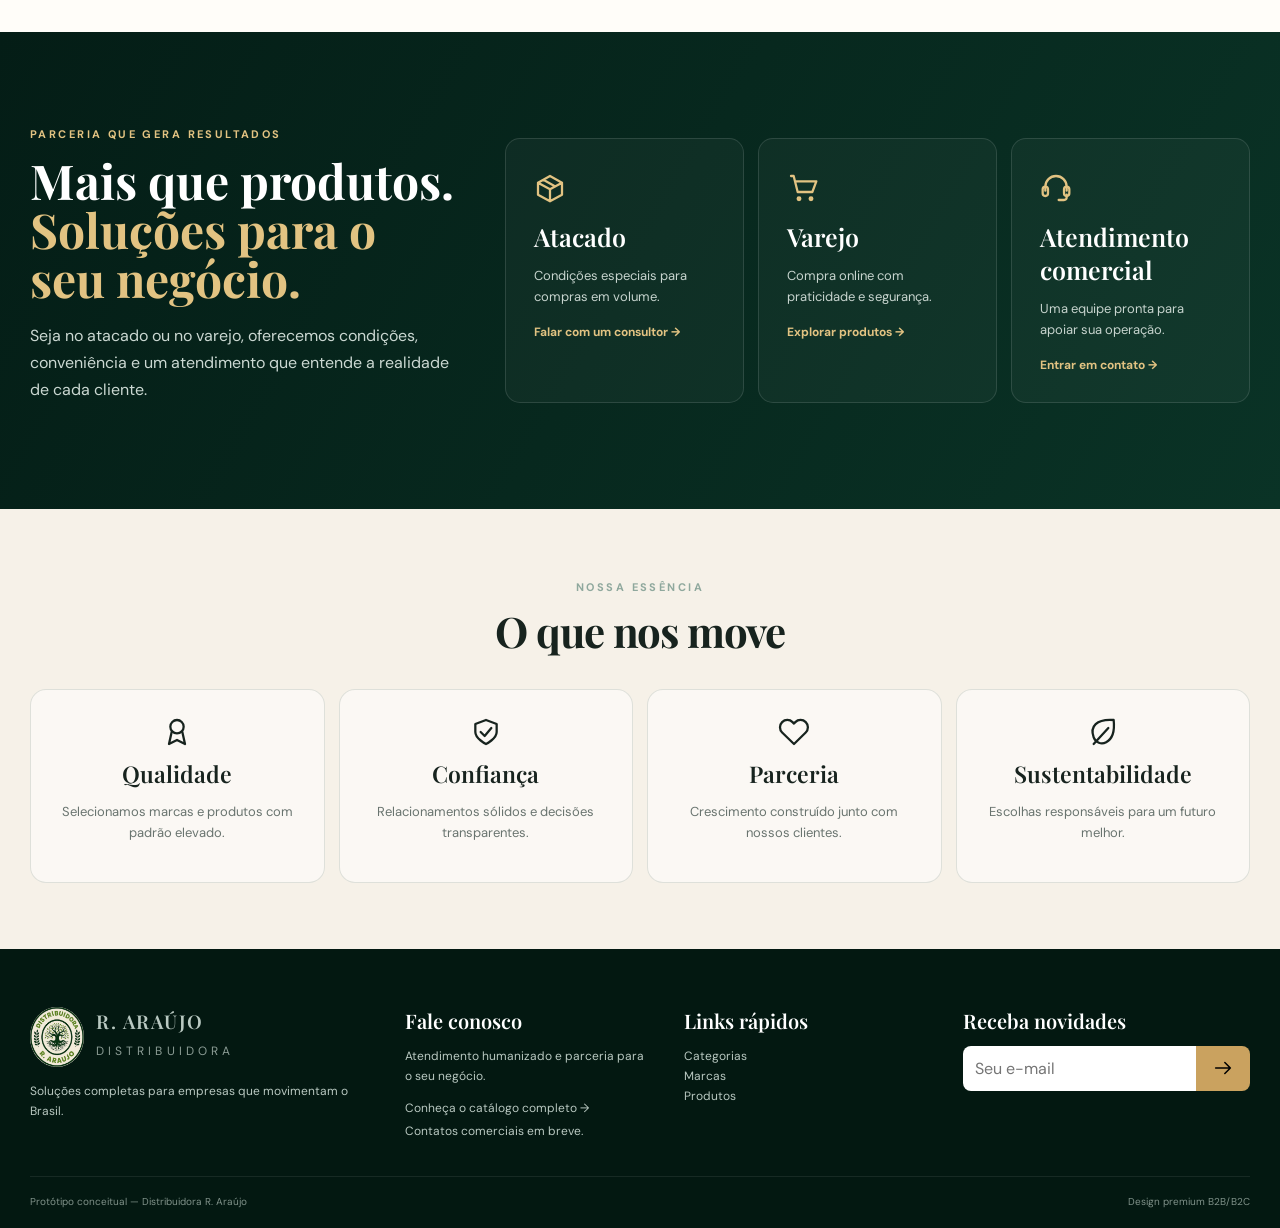
==== commit b216fa7b: "fix" ====
--- a/index.html
+++ b/index.html
@@ -26,7 +26,7 @@
 
             <div class="hero-actions">
               <a href="#featured" class="btn btn-gold">Explorar catálogo <svg class="icon" viewBox="0 0 24 24" fill="none" stroke="currentColor" stroke-width="1.7" stroke-linecap="round" stroke-linejoin="round" aria-hidden="true"><path d="M4 12h16m-6-6 6 6-6 6"/></svg></a>
-              <a href="#categories" class="btn btn-outline">Comprar por categoria</a>
+              <a href="#categories" class="btn btn-outline">Ver categorias</a>
             </div>
 
             <div class="hero-benefits">
@@ -44,6 +44,7 @@
             <div class="hero-note">Qualidade que<br>distribui confiança.</div>
             <a class="catalog-pill" href="CATALOGO_FRB_DISTRIBUIDORA_VERSAO_2026.pdf" target="_blank" rel="noopener">Catálogo 2026 <svg class="icon" viewBox="0 0 24 24" fill="none" stroke="currentColor" stroke-width="1.7" stroke-linecap="round" stroke-linejoin="round" aria-hidden="true"><path d="M4 12h16m-6-6 6 6-6 6"/></svg></a>
           </div>
+          <div class="hero-mobile-captions"><span>Sabor que faz a diferença.</span><span>Embalagens que valorizam.</span><span>Cuidado em cada detalhe.</span></div>
         </div>
       </section>
 
--- a/styles.css
+++ b/styles.css
@@ -510,6 +510,7 @@
 
 /* Shared navigation and floating products in the green hero. */
 .main-nav a[aria-current="page"]{color:var(--gold-2);opacity:1}
+.hero-mobile-captions{display:none}
 .hero-product{
   position:absolute;display:flex;flex-direction:column;align-items:center;gap:8px;
   filter:drop-shadow(0 20px 20px rgba(0,0,0,.35));
@@ -545,3 +546,34 @@
   .catalog-pill{z-index:5}
 }
 
+/* Keep the catalog and its actions visible early on narrow screens. */
+@media(max-width:720px){
+  .hero-grid{grid-template-columns:minmax(0,1fr);min-height:0;padding:20px 0 24px}
+  .hero-copy{display:contents}
+  .hero-copy .eyebrow{grid-row:1;font-size:8px;line-height:1.5}
+  .hero-copy h1{grid-row:2;font-size:clamp(31px,8.5vw,38px);line-height:1.05;margin:10px 0 12px}
+  .hero-copy>p{grid-row:3;font-size:13px;line-height:1.5;max-width:440px}
+  .hero-actions{grid-row:4;flex-wrap:wrap;gap:8px;margin-top:16px}
+  .hero-actions .btn{flex:0 0 auto;min-height:44px;padding:10px 12px;font-size:11px;line-height:1.2}
+  .hero-scene{grid-row:5;width:min(100%,340px);height:260px;margin-top:16px;align-self:auto;justify-self:center;transform:none}
+  .hero-benefits{grid-row:7;display:grid;grid-template-columns:repeat(3,minmax(0,1fr));gap:7px;margin-top:15px}
+  .hero-benefits>div{align-items:flex-start;gap:5px;font-size:9px;line-height:1.25}
+  .hero-benefits .icon{width:18px;height:18px}
+  .hero-product-main{width:158px;height:228px;right:2px;top:0}
+  .hero-product-food{width:145px;height:150px;left:0;top:104px}
+  .hero-product-care{width:79px;height:141px;right:0;bottom:0}
+  .hero-product img{height:100%}
+  .hero-product span{display:none}
+  .hero-note{top:6px;left:4px;font-size:13px}
+  .catalog-pill{top:70px;bottom:auto;left:4px}
+  .hero-mobile-captions{grid-row:6;display:grid;grid-template-columns:repeat(3,minmax(0,1fr));gap:6px;margin-top:9px}
+  .hero-mobile-captions span{padding:6px 5px;border:1px solid rgba(226,195,130,.4);border-radius:8px;color:#fff;font-size:9px;line-height:1.25;text-align:center;background:rgba(4,29,22,.58)}
+  .h1-page{font-size:clamp(32px,9vw,42px);line-height:1.08}
+  .page-lead{font-size:14px;line-height:1.55;margin-bottom:22px}
+}
+@media(max-width:360px){
+  .category-grid{grid-template-columns:1fr}
+  .category-card,.category-card:last-child{grid-column:auto;min-height:190px}
+  .category-card h3,.category-card:last-child h3{margin-top:68px}
+}
+
